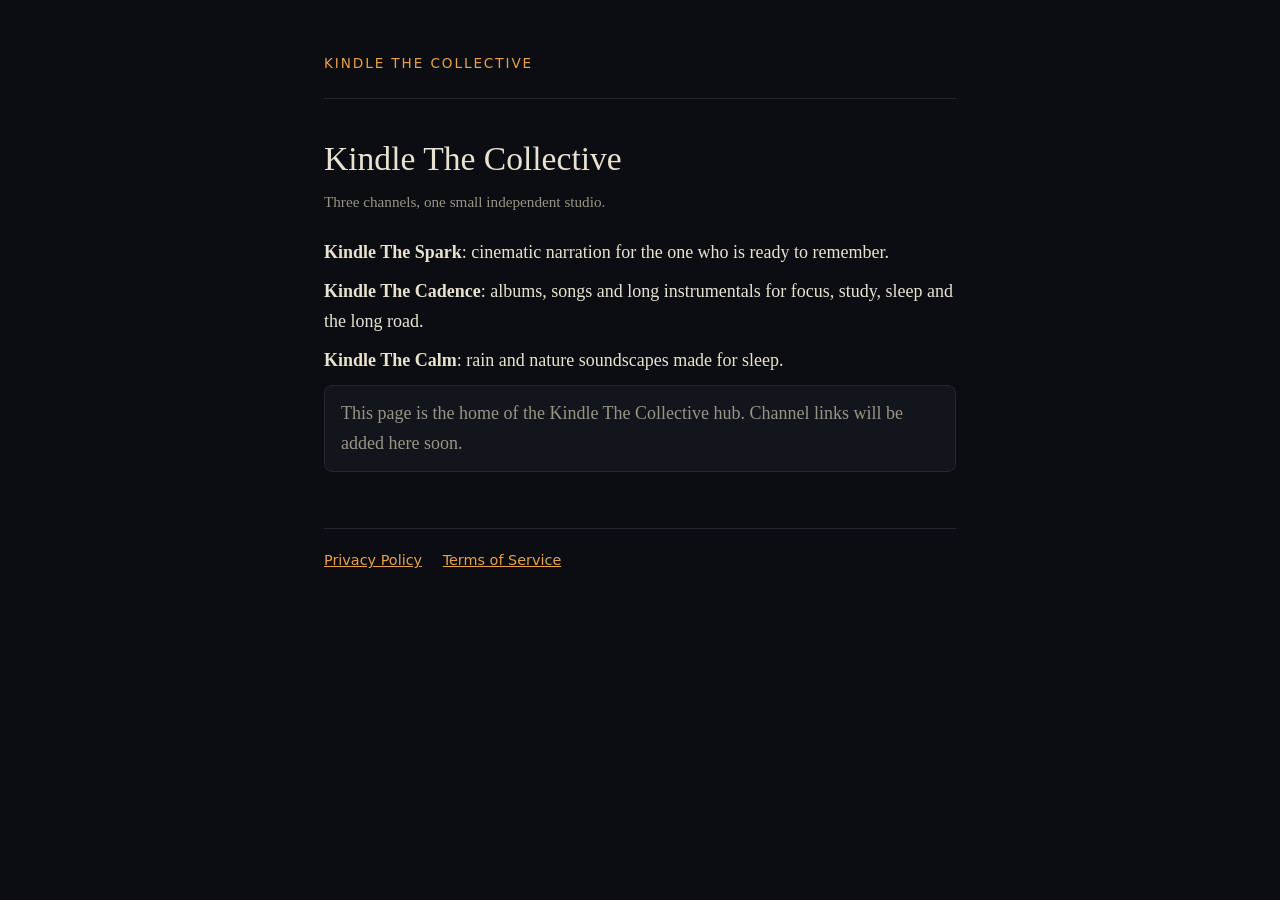
==== index.html @ 846ea1a0 "Kindle The Collective: home, privacy policy and terms Co-Authored-By: Claude Sonnet 5.5 <noreply@ant" ====
<!doctype html>
<html lang="en">
<head>
<meta charset="utf-8">
<meta name="viewport" content="width=device-width, initial-scale=1">
<title>Kindle The Collective</title>
<meta name="description" content="Kindle The Collective: three creative channels. Kindle The Spark (awakening narration), Kindle The Cadence (albums and instrumentals) and Kindle The Calm (rain and nature soundscapes for sleep).">
<link rel="stylesheet" href="style.css">
</head>
<body>
<div class="wrap">
  <header class="site"><a class="brand" href="/">Kindle The Collective</a></header>
  <main>
    <h1>Kindle The Collective</h1>
    <p class="meta">Three channels, one small independent studio.</p>
    <p><strong>Kindle The Spark</strong>: cinematic narration for the one who is ready to remember.</p>
    <p><strong>Kindle The Cadence</strong>: albums, songs and long instrumentals for focus, study, sleep and the long road.</p>
    <p><strong>Kindle The Calm</strong>: rain and nature soundscapes made for sleep.</p>
    <p class="note">This page is the home of the Kindle The Collective hub. Channel links will be added here soon.</p>
  </main>
  <footer>
    <a href="privacy.html">Privacy Policy</a>
    <a href="terms.html">Terms of Service</a>
  </footer>
</div>
</body>
</html>
---- style.css ----
:root {
  --bg: #0b0d12;
  --panel: #12151c;
  --text: #e9e2d0;
  --muted: #9a9482;
  --ember: #e8a14a;
  --line: #232734;
}
* { box-sizing: border-box; }
html { -webkit-text-size-adjust: 100%; }
body {
  margin: 0;
  background: var(--bg);
  color: var(--text);
  font: 18px/1.65 Georgia, "Times New Roman", serif;
}
.wrap { max-width: 42rem; margin: 0 auto; padding: 3rem 1.25rem 4rem; }
header.site { margin-bottom: 2.5rem; border-bottom: 1px solid var(--line); padding-bottom: 1.25rem; }
header.site a.brand {
  color: var(--ember);
  text-decoration: none;
  letter-spacing: .14em;
  text-transform: uppercase;
  font-size: .85rem;
  font-family: system-ui, -apple-system, "Segoe UI", sans-serif;
}
h1 { font-weight: 400; font-size: 2.1rem; line-height: 1.2; margin: 0 0 .4rem; }
h2 { font-weight: 400; font-size: 1.25rem; color: var(--ember); margin: 2.2rem 0 .5rem; }
p, li { margin: .6rem 0; }
ul { padding-left: 1.2rem; }
a { color: var(--ember); }
.meta { color: var(--muted); font-size: .95rem; margin-bottom: 1.5rem; }
footer { margin-top: 3.5rem; padding-top: 1.25rem; border-top: 1px solid var(--line); color: var(--muted); font-size: .9rem; font-family: system-ui, -apple-system, "Segoe UI", sans-serif; }
footer a { margin-right: 1rem; }
.note { background: var(--panel); border: 1px solid var(--line); border-radius: 8px; padding: .8rem 1rem; color: var(--muted); }
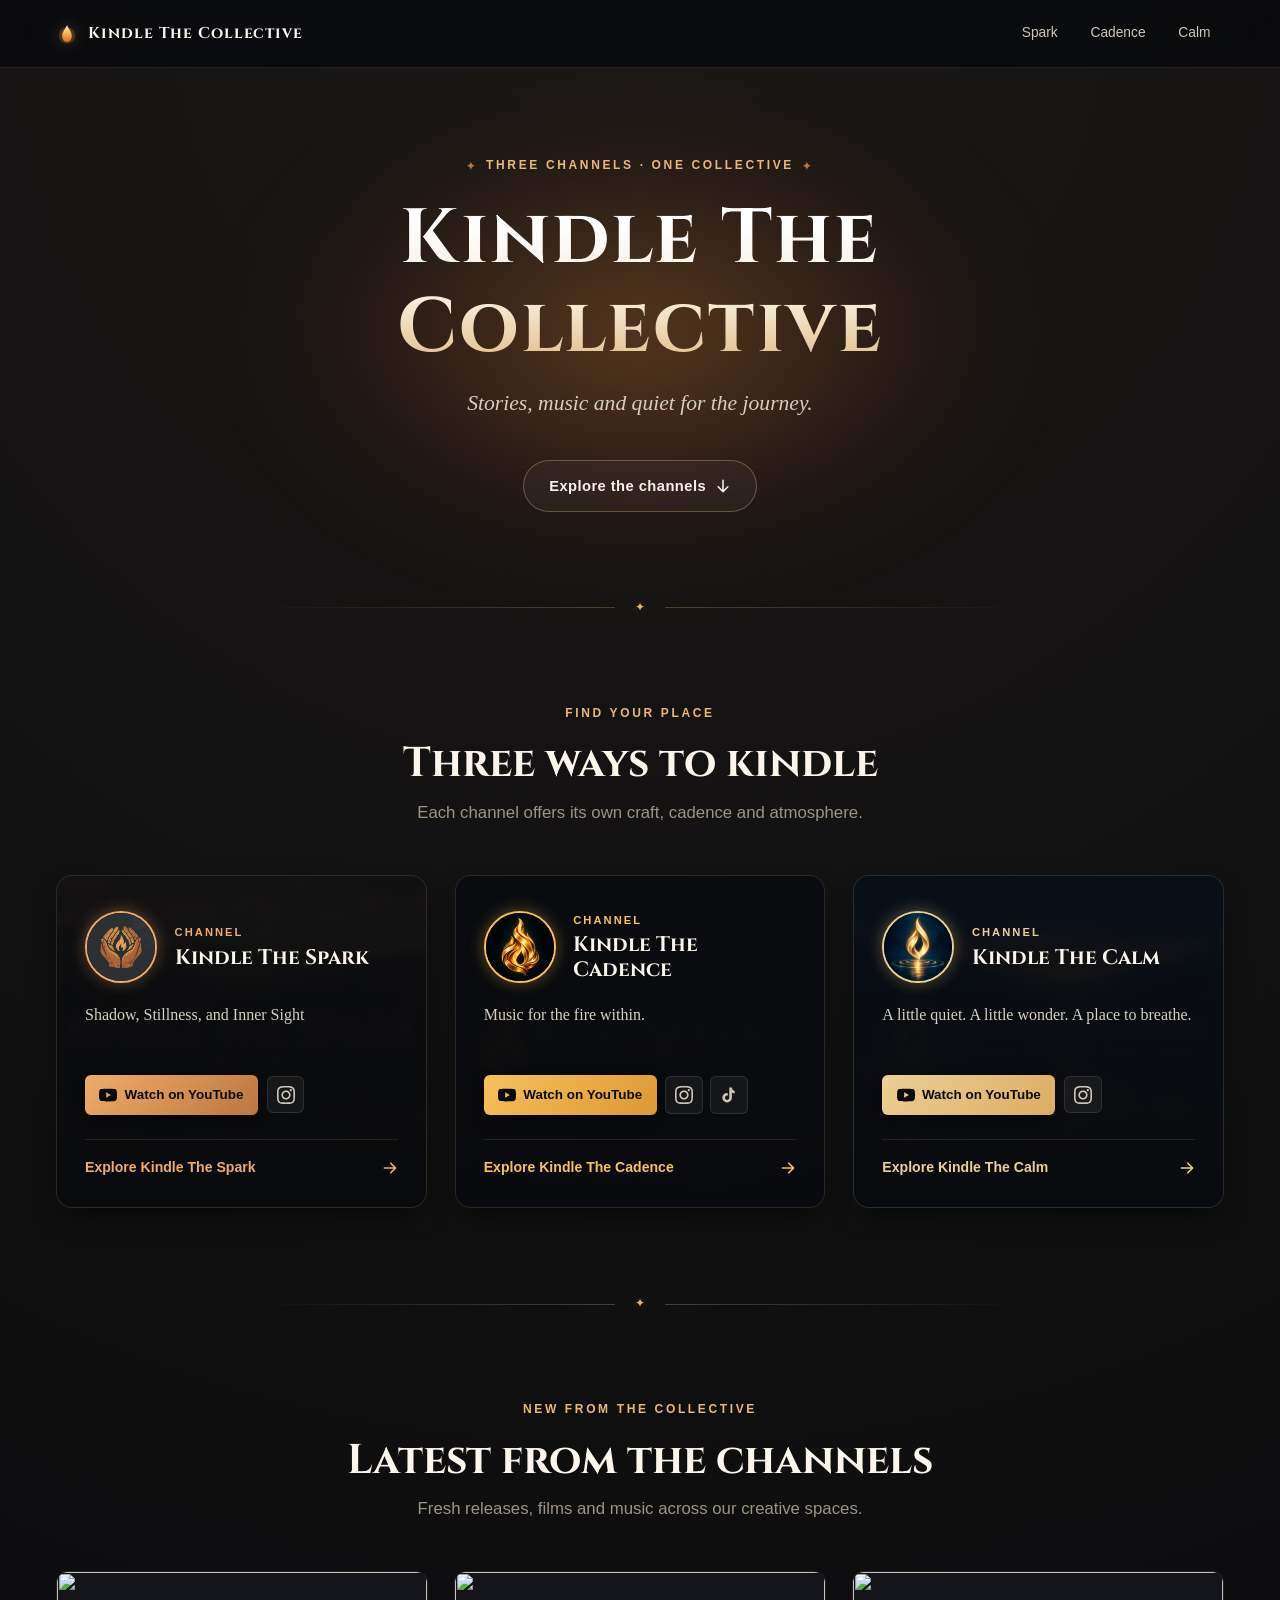
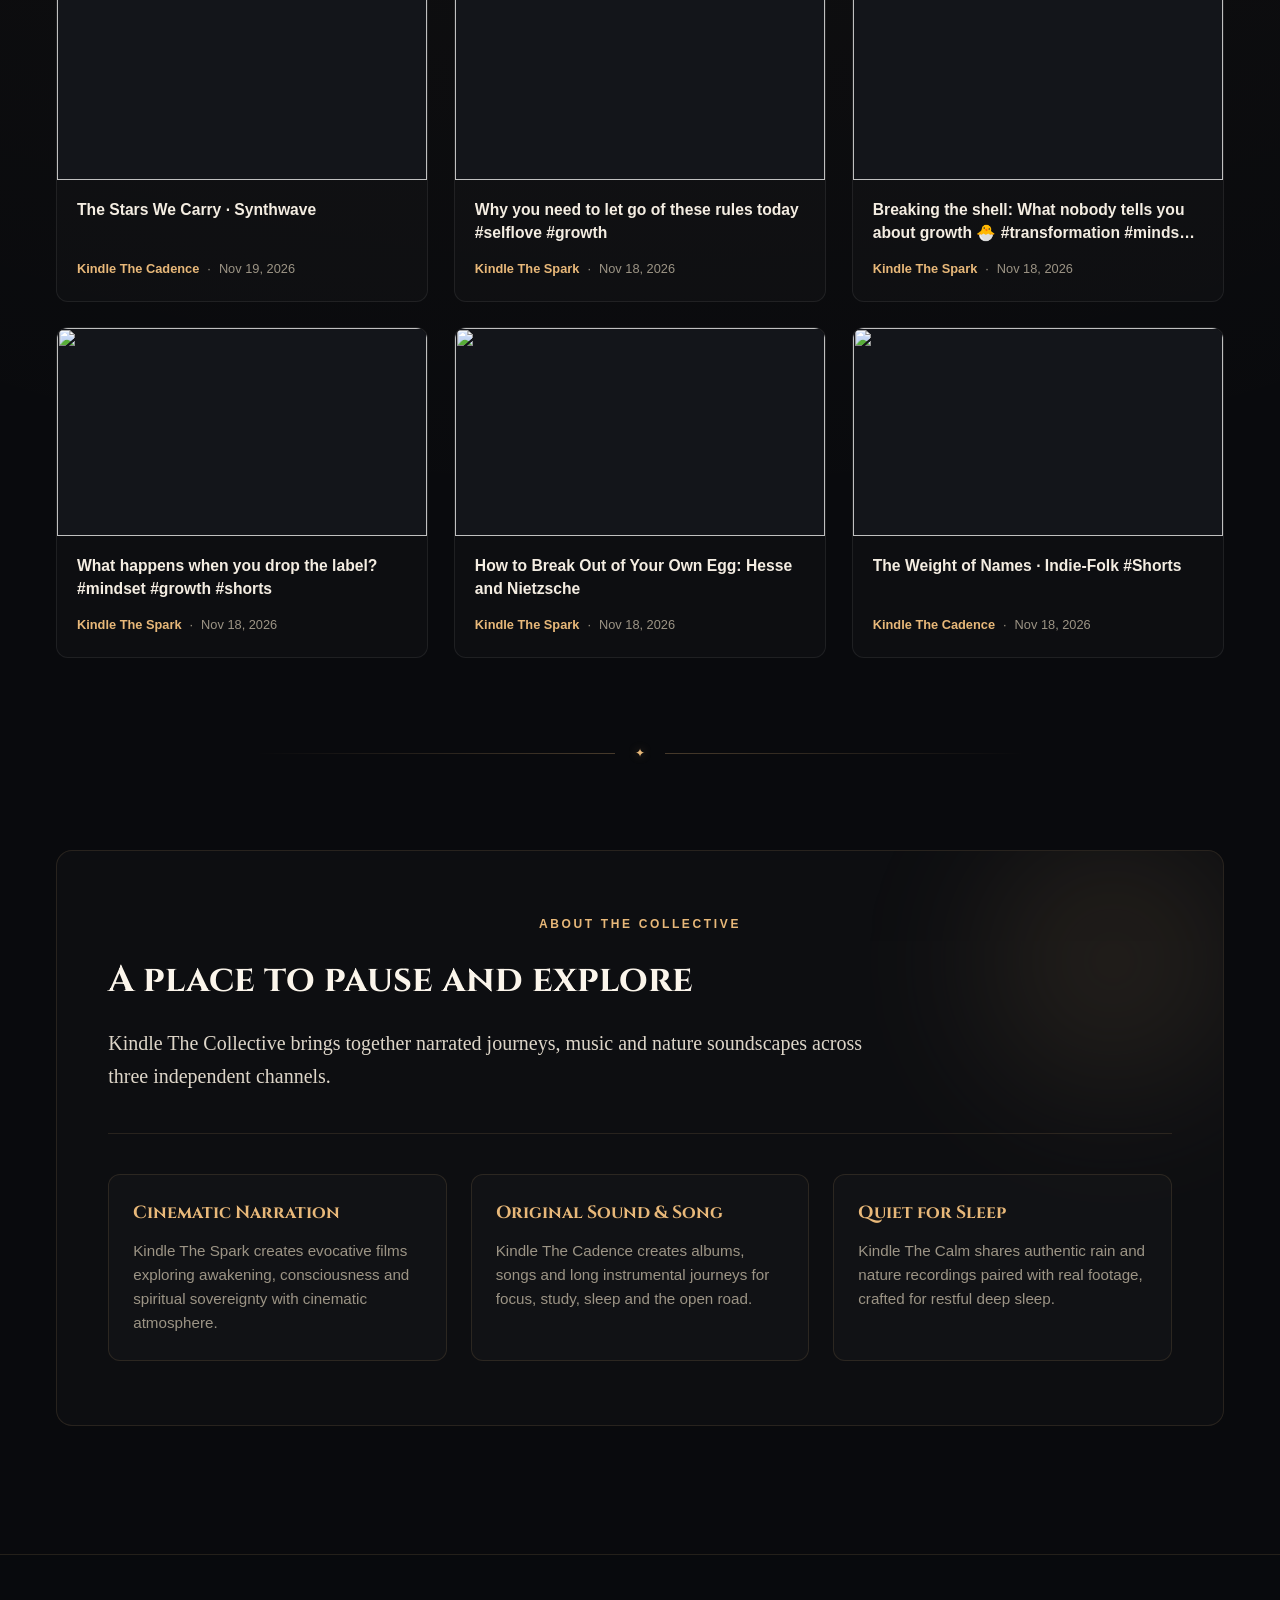
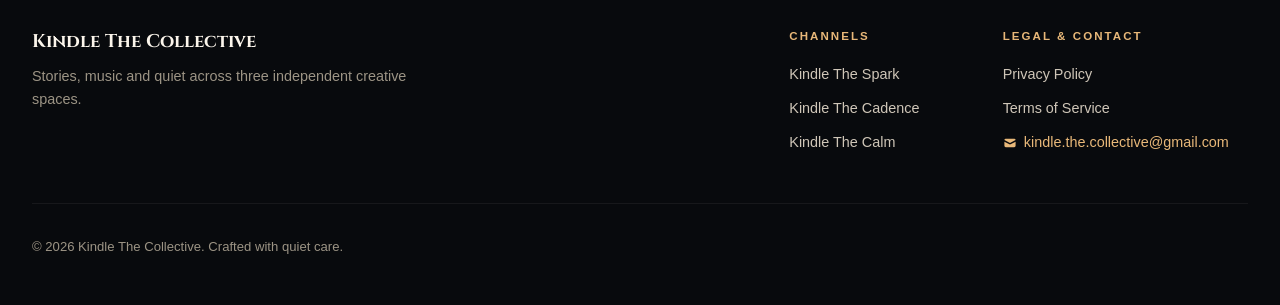
==== commit eba40ae0: "Hub: home, three channel pages, design pass, latest videos Co-Authored-By: Claude Sonnet 5.5 <norepl" ====
--- a/index.html
+++ b/index.html
@@ -4,24 +4,359 @@
 <meta charset="utf-8">
 <meta name="viewport" content="width=device-width, initial-scale=1">
 <title>Kindle The Collective</title>
-<meta name="description" content="Kindle The Collective: three creative channels. Kindle The Spark (awakening narration), Kindle The Cadence (albums and instrumentals) and Kindle The Calm (rain and nature soundscapes for sleep).">
+<meta name="description" content="Stories, music and quiet across three independent creative spaces: Kindle The Spark, Kindle The Cadence, and Kindle The Calm.">
+<link rel="canonical" href="https://kindlethecollective.me/">
+<link rel="icon" type="image/svg+xml" href="assets/favicon.svg">
+<meta name="theme-color" content="#090a0d">
+<meta property="og:title" content="Kindle The Collective">
+<meta property="og:description" content="Stories, music and quiet across three independent creative spaces: Kindle The Spark, Kindle The Cadence, and Kindle The Calm.">
+<meta property="og:type" content="website">
+<meta property="og:url" content="https://kindlethecollective.me/">
+<meta property="og:image" content="https://kindlethecollective.me/assets/spark/banner.jpg">
+<meta property="og:site_name" content="Kindle The Collective">
+<meta name="twitter:card" content="summary_large_image">
+<meta name="twitter:title" content="Kindle The Collective">
+<meta name="twitter:description" content="Stories, music and quiet across three independent creative spaces: Kindle The Spark, Kindle The Cadence, and Kindle The Calm.">
+<meta name="twitter:image" content="https://kindlethecollective.me/assets/spark/banner.jpg">
 <link rel="stylesheet" href="style.css">
 </head>
-<body>
-<div class="wrap">
-  <header class="site"><a class="brand" href="/">Kindle The Collective</a></header>
-  <main>
-    <h1>Kindle The Collective</h1>
-    <p class="meta">Three channels, one small independent studio.</p>
-    <p><strong>Kindle The Spark</strong>: cinematic narration for the one who is ready to remember.</p>
-    <p><strong>Kindle The Cadence</strong>: albums, songs and long instrumentals for focus, study, sleep and the long road.</p>
-    <p><strong>Kindle The Calm</strong>: rain and nature soundscapes made for sleep.</p>
-    <p class="note">This page is the home of the Kindle The Collective hub. Channel links will be added here soon.</p>
-  </main>
-  <footer>
-    <a href="privacy.html">Privacy Policy</a>
-    <a href="terms.html">Terms of Service</a>
-  </footer>
-</div>
+<body class="hub ">
+<a class="skip-link" href="#main">Skip to main content</a>
+<header class="site-header">
+  <div class="header-inner">
+    <a class="brand-link" href="index.html">
+      <svg class="brand-flame-icon" viewBox="0 0 32 32" width="22" height="22" fill="none" aria-hidden="true">
+        <circle cx="16" cy="18" r="12" fill="rgba(245,179,82,0.2)"/>
+        <path d="M16 3 C17.5 7.5, 23 12.5, 23 18.5 C23 23.5, 19.8 27.5, 16 27.5 C12.2 27.5, 9 23.5, 9 18.5 C9 12.5, 14.5 7.5, 16 3 Z" fill="url(#flame-hub)"/>
+        <defs>
+          <linearGradient id="flame-hub" x1="50%" y1="0%" x2="50%" y2="100%">
+            <stop offset="0%" stop-color="#fff2d1"/>
+            <stop offset="40%" stop-color="#f8bf60"/>
+            <stop offset="100%" stop-color="#dc6e22"/>
+          </linearGradient>
+        </defs>
+      </svg>
+      <span class="brand-name">Kindle The Collective</span>
+    </a>
+    <nav class="site-nav" aria-label="Channels">
+      <a class="nav-link " href="spark/index.html">Spark</a>
+      <a class="nav-link " href="cadence/index.html">Cadence</a>
+      <a class="nav-link " href="calm/index.html">Calm</a>
+    </nav>
+  </div>
+</header>
+<main id="main">
+
+    <section class="hero-home">
+      <div class="hero-glow" aria-hidden="true"></div>
+      <div class="hero-content">
+        <p class="eyebrow"><span class="eyebrow-spark" aria-hidden="true">✦</span> Three channels · One collective <span class="eyebrow-spark" aria-hidden="true">✦</span></p>
+        <h1>Kindle The Collective</h1>
+        <p class="hero-sub">Stories, music and quiet for the journey.</p>
+        <a class="hero-cta" href="#channels">
+          <span>Explore the channels</span>
+          <svg class="hero-arrow" viewBox="0 0 20 20" width="16" height="16" fill="currentColor" aria-hidden="true"><path fill-rule="evenodd" d="M16.707 10.293a1 1 0 010 1.414l-6 6a1 1 0 01-1.414 0l-6-6a1 1 0 111.414-1.414L9 14.586V3a1 1 0 012 0v11.586l4.293-4.293a1 1 0 011.414 0z" clip-rule="evenodd"/></svg>
+        </a>
+      </div>
+    </section>
+
+    <div class="section-divider" aria-hidden="true"><span class="divider-ember">✦</span></div>
+
+    <section class="section channels-section" id="channels">
+      <div class="section-header">
+        <p class="eyebrow">Find your place</p>
+        <h2>Three ways to kindle</h2>
+        <p class="section-desc">Each channel offers its own craft, cadence and atmosphere.</p>
+      </div>
+      <div class="channel-grid">
+        
+    <article class="channel-card spark">
+      <div class="card-media" aria-hidden="true">
+        <img class="card-banner-bg" src="assets/spark/banner.jpg" alt="" loading="lazy" width="1600" height="900">
+        <div class="card-shade"></div>
+      </div>
+      <div class="card-inner">
+        <div class="card-header">
+          <a class="avatar-medallion" href="spark/index.html" aria-label="Kindle The Spark channel page">
+            <img class="avatar-img" src="assets/spark/avatar.jpg" width="512" height="512" alt="Kindle The Spark avatar" loading="lazy">
+          </a>
+          <div class="card-titles">
+            <p class="card-kicker">Channel</p>
+            <h3 class="card-channel-name"><a href="spark/index.html">Kindle The Spark</a></h3>
+          </div>
+        </div>
+        <p class="card-tagline">Shadow, Stillness, and Inner Sight</p>
+        <div class="card-actions">
+          <div class="btn-group"><a class="btn-primary" href="https://www.youtube.com/@KindleTheSpark" target="_blank" rel="noopener noreferrer"><svg class="btn-icon" viewBox="0 0 24 24" width="18" height="18" fill="currentColor" aria-hidden="true" focusable="false"><path d="M23.498 6.186a3.016 3.016 0 0 0-2.122-2.136C19.505 3.5 12 3.5 12 3.5s-7.505 0-9.377.55a3.016 3.016 0 0 0-2.122 2.136C0 8.07 0 12 0 12s0 3.93.502 5.814a3.016 3.016 0 0 0 2.122 2.136c1.871.55 9.376.55 9.376.55s7.505 0 9.377-.55a3.015 3.015 0 0 0 2.122-2.136C24 15.93 24 12 24 12s0-3.93-.502-5.814zM9.545 15.568V8.432L15.818 12l-6.273 3.568z"/></svg><span>Watch on YouTube</span></a><div class="social-cluster"><a class="btn-social" href="https://www.instagram.com/kindlethesparkk/" target="_blank" rel="noopener noreferrer" aria-label="Instagram" title="Instagram"><svg class="btn-icon" viewBox="0 0 24 24" width="18" height="18" fill="currentColor" aria-hidden="true" focusable="false"><path d="M12 2.163c3.204 0 3.584.012 4.85.07 3.252.148 4.771 1.691 4.919 4.919.058 1.265.069 1.645.069 4.849 0 3.205-.012 3.584-.069 4.849-.149 3.225-1.664 4.771-4.919 4.919-1.266.058-1.644.07-4.85.07-3.204 0-3.584-.012-4.849-.07-3.26-.149-4.771-1.699-4.919-4.92-.058-1.265-.07-1.644-.07-4.849 0-3.204.013-3.583.07-4.849.149-3.227 1.664-4.771 4.919-4.919 1.266-.057 1.645-.069 4.849-.069zm0-2.163c-3.259 0-3.667.014-4.947.072-4.358.2-6.78 2.618-6.98 6.98-.059 1.281-.073 1.689-.073 4.948 0 3.259.014 3.668.072 4.948.2 4.358 2.618 6.78 6.98 6.98 1.281.058 1.689.072 4.948.072 3.259 0 3.668-.014 4.948-.072 4.354-.2 6.782-2.618 6.979-6.98.059-1.28.073-1.689.073-4.948 0-3.259-.014-3.667-.072-4.947-.196-4.354-2.617-6.78-6.979-6.98-1.281-.059-1.69-.073-4.949-.073zm0 5.838c-3.403 0-6.162 2.759-6.162 6.162s2.759 6.163 6.162 6.163 6.162-2.759 6.162-6.163c0-3.403-2.759-6.162-6.162-6.162zm0 10.162c-2.209 0-4-1.79-4-4 0-2.209 1.791-4 4-4s4 1.791 4 4c0 2.21-1.791 4-4 4zm6.406-11.845c-.796 0-1.441.645-1.441 1.44s.645 1.44 1.441 1.44c.795 0 1.439-.645 1.439-1.44s-.644-1.44-1.439-1.44z"/></svg><span class="sr-only">Instagram</span></a></div></div>
+        </div>
+        <div class="card-footer">
+          <a class="explore-link" href="spark/index.html">
+            <span>Explore Kindle The Spark</span>
+            <svg class="explore-arrow" viewBox="0 0 20 20" width="16" height="16" fill="currentColor" aria-hidden="true"><path fill-rule="evenodd" d="M10.293 3.293a1 1 0 011.414 0l6 6a1 1 0 010 1.414l-6 6a1 1 0 01-1.414-1.414L14.586 11H3a1 1 0 110-2h11.586l-4.293-4.293a1 1 0 010-1.414z" clip-rule="evenodd"/></svg>
+          </a>
+        </div>
+      </div>
+    </article>
+  
+
+    <article class="channel-card cadence">
+      <div class="card-media" aria-hidden="true">
+        <img class="card-banner-bg" src="assets/cadence/banner.jpg" alt="" loading="lazy" width="1600" height="900">
+        <div class="card-shade"></div>
+      </div>
+      <div class="card-inner">
+        <div class="card-header">
+          <a class="avatar-medallion" href="cadence/index.html" aria-label="Kindle The Cadence channel page">
+            <img class="avatar-img" src="assets/cadence/avatar.jpg" width="512" height="512" alt="Kindle The Cadence avatar" loading="lazy">
+          </a>
+          <div class="card-titles">
+            <p class="card-kicker">Channel</p>
+            <h3 class="card-channel-name"><a href="cadence/index.html">Kindle The Cadence</a></h3>
+          </div>
+        </div>
+        <p class="card-tagline">Music for the fire within.</p>
+        <div class="card-actions">
+          <div class="btn-group"><a class="btn-primary" href="https://www.youtube.com/@KindleTheCadence" target="_blank" rel="noopener noreferrer"><svg class="btn-icon" viewBox="0 0 24 24" width="18" height="18" fill="currentColor" aria-hidden="true" focusable="false"><path d="M23.498 6.186a3.016 3.016 0 0 0-2.122-2.136C19.505 3.5 12 3.5 12 3.5s-7.505 0-9.377.55a3.016 3.016 0 0 0-2.122 2.136C0 8.07 0 12 0 12s0 3.93.502 5.814a3.016 3.016 0 0 0 2.122 2.136c1.871.55 9.376.55 9.376.55s7.505 0 9.377-.55a3.015 3.015 0 0 0 2.122-2.136C24 15.93 24 12 24 12s0-3.93-.502-5.814zM9.545 15.568V8.432L15.818 12l-6.273 3.568z"/></svg><span>Watch on YouTube</span></a><div class="social-cluster"><a class="btn-social" href="https://www.instagram.com/kindlethecadence/" target="_blank" rel="noopener noreferrer" aria-label="Instagram" title="Instagram"><svg class="btn-icon" viewBox="0 0 24 24" width="18" height="18" fill="currentColor" aria-hidden="true" focusable="false"><path d="M12 2.163c3.204 0 3.584.012 4.85.07 3.252.148 4.771 1.691 4.919 4.919.058 1.265.069 1.645.069 4.849 0 3.205-.012 3.584-.069 4.849-.149 3.225-1.664 4.771-4.919 4.919-1.266.058-1.644.07-4.85.07-3.204 0-3.584-.012-4.849-.07-3.26-.149-4.771-1.699-4.919-4.92-.058-1.265-.07-1.644-.07-4.849 0-3.204.013-3.583.07-4.849.149-3.227 1.664-4.771 4.919-4.919 1.266-.057 1.645-.069 4.849-.069zm0-2.163c-3.259 0-3.667.014-4.947.072-4.358.2-6.78 2.618-6.98 6.98-.059 1.281-.073 1.689-.073 4.948 0 3.259.014 3.668.072 4.948.2 4.358 2.618 6.78 6.98 6.98 1.281.058 1.689.072 4.948.072 3.259 0 3.668-.014 4.948-.072 4.354-.2 6.782-2.618 6.979-6.98.059-1.28.073-1.689.073-4.948 0-3.259-.014-3.667-.072-4.947-.196-4.354-2.617-6.78-6.979-6.98-1.281-.059-1.69-.073-4.949-.073zm0 5.838c-3.403 0-6.162 2.759-6.162 6.162s2.759 6.163 6.162 6.163 6.162-2.759 6.162-6.163c0-3.403-2.759-6.162-6.162-6.162zm0 10.162c-2.209 0-4-1.79-4-4 0-2.209 1.791-4 4-4s4 1.791 4 4c0 2.21-1.791 4-4 4zm6.406-11.845c-.796 0-1.441.645-1.441 1.44s.645 1.44 1.441 1.44c.795 0 1.439-.645 1.439-1.44s-.644-1.44-1.439-1.44z"/></svg><span class="sr-only">Instagram</span></a>
+<a class="btn-social" href="https://www.tiktok.com/@kindle.the.cadenc" target="_blank" rel="noopener noreferrer" aria-label="TikTok" title="TikTok"><svg class="btn-icon" viewBox="0 0 24 24" width="18" height="18" fill="currentColor" aria-hidden="true" focusable="false"><path d="M19.59 6.69a4.83 4.83 0 0 1-3.77-4.25V2h-3.45v13.67a2.89 2.89 0 0 1-5.2 1.74 2.89 2.89 0 0 1 2.31-4.64c.29 0 .58.04.86.12V9.32a6.34 6.34 0 0 0-.86-.06 6.34 6.34 0 0 0-6.34 6.34 6.34 6.34 0 0 0 6.34 6.34 6.34 6.34 0 0 0 6.34-6.34V9.08a8.28 8.28 0 0 0 3.77 1.06V6.69z"/></svg><span class="sr-only">TikTok</span></a></div></div>
+        </div>
+        <div class="card-footer">
+          <a class="explore-link" href="cadence/index.html">
+            <span>Explore Kindle The Cadence</span>
+            <svg class="explore-arrow" viewBox="0 0 20 20" width="16" height="16" fill="currentColor" aria-hidden="true"><path fill-rule="evenodd" d="M10.293 3.293a1 1 0 011.414 0l6 6a1 1 0 010 1.414l-6 6a1 1 0 01-1.414-1.414L14.586 11H3a1 1 0 110-2h11.586l-4.293-4.293a1 1 0 010-1.414z" clip-rule="evenodd"/></svg>
+          </a>
+        </div>
+      </div>
+    </article>
+  
+
+    <article class="channel-card calm">
+      <div class="card-media" aria-hidden="true">
+        <img class="card-banner-bg" src="assets/calm/banner.jpg" alt="" loading="lazy" width="1600" height="900">
+        <div class="card-shade"></div>
+      </div>
+      <div class="card-inner">
+        <div class="card-header">
+          <a class="avatar-medallion" href="calm/index.html" aria-label="Kindle The Calm channel page">
+            <img class="avatar-img" src="assets/calm/avatar.jpg" width="512" height="512" alt="Kindle The Calm avatar" loading="lazy">
+          </a>
+          <div class="card-titles">
+            <p class="card-kicker">Channel</p>
+            <h3 class="card-channel-name"><a href="calm/index.html">Kindle The Calm</a></h3>
+          </div>
+        </div>
+        <p class="card-tagline">A little quiet. A little wonder. A place to breathe.</p>
+        <div class="card-actions">
+          <div class="btn-group"><a class="btn-primary" href="https://www.youtube.com/@KindleTheKalm" target="_blank" rel="noopener noreferrer"><svg class="btn-icon" viewBox="0 0 24 24" width="18" height="18" fill="currentColor" aria-hidden="true" focusable="false"><path d="M23.498 6.186a3.016 3.016 0 0 0-2.122-2.136C19.505 3.5 12 3.5 12 3.5s-7.505 0-9.377.55a3.016 3.016 0 0 0-2.122 2.136C0 8.07 0 12 0 12s0 3.93.502 5.814a3.016 3.016 0 0 0 2.122 2.136c1.871.55 9.376.55 9.376.55s7.505 0 9.377-.55a3.015 3.015 0 0 0 2.122-2.136C24 15.93 24 12 24 12s0-3.93-.502-5.814zM9.545 15.568V8.432L15.818 12l-6.273 3.568z"/></svg><span>Watch on YouTube</span></a><div class="social-cluster"><a class="btn-social" href="https://www.instagram.com/kindlethecalm/" target="_blank" rel="noopener noreferrer" aria-label="Instagram" title="Instagram"><svg class="btn-icon" viewBox="0 0 24 24" width="18" height="18" fill="currentColor" aria-hidden="true" focusable="false"><path d="M12 2.163c3.204 0 3.584.012 4.85.07 3.252.148 4.771 1.691 4.919 4.919.058 1.265.069 1.645.069 4.849 0 3.205-.012 3.584-.069 4.849-.149 3.225-1.664 4.771-4.919 4.919-1.266.058-1.644.07-4.85.07-3.204 0-3.584-.012-4.849-.07-3.26-.149-4.771-1.699-4.919-4.92-.058-1.265-.07-1.644-.07-4.849 0-3.204.013-3.583.07-4.849.149-3.227 1.664-4.771 4.919-4.919 1.266-.057 1.645-.069 4.849-.069zm0-2.163c-3.259 0-3.667.014-4.947.072-4.358.2-6.78 2.618-6.98 6.98-.059 1.281-.073 1.689-.073 4.948 0 3.259.014 3.668.072 4.948.2 4.358 2.618 6.78 6.98 6.98 1.281.058 1.689.072 4.948.072 3.259 0 3.668-.014 4.948-.072 4.354-.2 6.782-2.618 6.979-6.98.059-1.28.073-1.689.073-4.948 0-3.259-.014-3.667-.072-4.947-.196-4.354-2.617-6.78-6.979-6.98-1.281-.059-1.69-.073-4.949-.073zm0 5.838c-3.403 0-6.162 2.759-6.162 6.162s2.759 6.163 6.162 6.163 6.162-2.759 6.162-6.163c0-3.403-2.759-6.162-6.162-6.162zm0 10.162c-2.209 0-4-1.79-4-4 0-2.209 1.791-4 4-4s4 1.791 4 4c0 2.21-1.791 4-4 4zm6.406-11.845c-.796 0-1.441.645-1.441 1.44s.645 1.44 1.441 1.44c.795 0 1.439-.645 1.439-1.44s-.644-1.44-1.439-1.44z"/></svg><span class="sr-only">Instagram</span></a></div></div>
+        </div>
+        <div class="card-footer">
+          <a class="explore-link" href="calm/index.html">
+            <span>Explore Kindle The Calm</span>
+            <svg class="explore-arrow" viewBox="0 0 20 20" width="16" height="16" fill="currentColor" aria-hidden="true"><path fill-rule="evenodd" d="M10.293 3.293a1 1 0 011.414 0l6 6a1 1 0 010 1.414l-6 6a1 1 0 01-1.414-1.414L14.586 11H3a1 1 0 110-2h11.586l-4.293-4.293a1 1 0 010-1.414z" clip-rule="evenodd"/></svg>
+          </a>
+        </div>
+      </div>
+    </article>
+  
+      </div>
+    </section>
+
+    <div class="section-divider" aria-hidden="true"><span class="divider-ember">✦</span></div>
+
+    <section class="section latest-section">
+      <div class="section-header">
+        <p class="eyebrow">New from the collective</p>
+        <h2>Latest from the channels</h2>
+        <p class="section-desc">Fresh releases, films and music across our creative spaces.</p>
+      </div>
+      
+    <div class="video-grid">
+      
+        <article class="video-card">
+          <a class="video-link" href="https://www.youtube.com/watch?v=D5n5x06TnwE" target="_blank" rel="noopener noreferrer" aria-label="The Stars We Carry · Synthwave">
+            <div class="video-thumb-container">
+              <img class="video-thumb" src="https://i.ytimg.com/vi/D5n5x06TnwE/hqdefault.jpg" alt="" loading="lazy" width="480" height="360">
+              <div class="video-thumb-overlay" aria-hidden="true">
+                <span class="video-play-badge">
+                  <svg viewBox="0 0 24 24" width="20" height="20" fill="currentColor" aria-hidden="true"><path d="M8 5v14l11-7z"/></svg>
+                </span>
+              </div>
+            </div>
+            <div class="video-details">
+              <h3 class="video-title">The Stars We Carry · Synthwave</h3>
+              <div class="video-meta">
+                <span class="video-channel-tag">Kindle The Cadence</span><span class="meta-dot" aria-hidden="true">·</span>
+                <time datetime="2026-11-19T02:00:14+00:00">Nov 19, 2026</time>
+              </div>
+            </div>
+          </a>
+        </article>
+      
+
+        <article class="video-card">
+          <a class="video-link" href="https://www.youtube.com/watch?v=3oK8jVNZo94" target="_blank" rel="noopener noreferrer" aria-label="Why you need to let go of these rules today #selflove #growth">
+            <div class="video-thumb-container">
+              <img class="video-thumb" src="https://i.ytimg.com/vi/3oK8jVNZo94/hqdefault.jpg" alt="" loading="lazy" width="480" height="360">
+              <div class="video-thumb-overlay" aria-hidden="true">
+                <span class="video-play-badge">
+                  <svg viewBox="0 0 24 24" width="20" height="20" fill="currentColor" aria-hidden="true"><path d="M8 5v14l11-7z"/></svg>
+                </span>
+              </div>
+            </div>
+            <div class="video-details">
+              <h3 class="video-title">Why you need to let go of these rules today #selflove #growth</h3>
+              <div class="video-meta">
+                <span class="video-channel-tag">Kindle The Spark</span><span class="meta-dot" aria-hidden="true">·</span>
+                <time datetime="2026-11-18T10:00:27+00:00">Nov 18, 2026</time>
+              </div>
+            </div>
+          </a>
+        </article>
+      
+
+        <article class="video-card">
+          <a class="video-link" href="https://www.youtube.com/watch?v=LwaDq96hTXw" target="_blank" rel="noopener noreferrer" aria-label="Breaking the shell: What nobody tells you about growth 🐣 #transformation #mindset #shorts">
+            <div class="video-thumb-container">
+              <img class="video-thumb" src="https://i.ytimg.com/vi/LwaDq96hTXw/hqdefault.jpg" alt="" loading="lazy" width="480" height="360">
+              <div class="video-thumb-overlay" aria-hidden="true">
+                <span class="video-play-badge">
+                  <svg viewBox="0 0 24 24" width="20" height="20" fill="currentColor" aria-hidden="true"><path d="M8 5v14l11-7z"/></svg>
+                </span>
+              </div>
+            </div>
+            <div class="video-details">
+              <h3 class="video-title">Breaking the shell: What nobody tells you about growth 🐣 #transformation #mindset #shorts</h3>
+              <div class="video-meta">
+                <span class="video-channel-tag">Kindle The Spark</span><span class="meta-dot" aria-hidden="true">·</span>
+                <time datetime="2026-11-18T10:00:10+00:00">Nov 18, 2026</time>
+              </div>
+            </div>
+          </a>
+        </article>
+      
+
+        <article class="video-card">
+          <a class="video-link" href="https://www.youtube.com/watch?v=uIOp8-uVLTc" target="_blank" rel="noopener noreferrer" aria-label="What happens when you drop the label? #mindset #growth #shorts">
+            <div class="video-thumb-container">
+              <img class="video-thumb" src="https://i.ytimg.com/vi/uIOp8-uVLTc/hqdefault.jpg" alt="" loading="lazy" width="480" height="360">
+              <div class="video-thumb-overlay" aria-hidden="true">
+                <span class="video-play-badge">
+                  <svg viewBox="0 0 24 24" width="20" height="20" fill="currentColor" aria-hidden="true"><path d="M8 5v14l11-7z"/></svg>
+                </span>
+              </div>
+            </div>
+            <div class="video-details">
+              <h3 class="video-title">What happens when you drop the label? #mindset #growth #shorts</h3>
+              <div class="video-meta">
+                <span class="video-channel-tag">Kindle The Spark</span><span class="meta-dot" aria-hidden="true">·</span>
+                <time datetime="2026-11-18T10:00:05+00:00">Nov 18, 2026</time>
+              </div>
+            </div>
+          </a>
+        </article>
+      
+
+        <article class="video-card">
+          <a class="video-link" href="https://www.youtube.com/watch?v=b7PbNz92I-k" target="_blank" rel="noopener noreferrer" aria-label="How to Break Out of Your Own Egg: Hesse and Nietzsche">
+            <div class="video-thumb-container">
+              <img class="video-thumb" src="https://i.ytimg.com/vi/b7PbNz92I-k/hqdefault.jpg" alt="" loading="lazy" width="480" height="360">
+              <div class="video-thumb-overlay" aria-hidden="true">
+                <span class="video-play-badge">
+                  <svg viewBox="0 0 24 24" width="20" height="20" fill="currentColor" aria-hidden="true"><path d="M8 5v14l11-7z"/></svg>
+                </span>
+              </div>
+            </div>
+            <div class="video-details">
+              <h3 class="video-title">How to Break Out of Your Own Egg: Hesse and Nietzsche</h3>
+              <div class="video-meta">
+                <span class="video-channel-tag">Kindle The Spark</span><span class="meta-dot" aria-hidden="true">·</span>
+                <time datetime="2026-11-18T09:41:50+00:00">Nov 18, 2026</time>
+              </div>
+            </div>
+          </a>
+        </article>
+      
+
+        <article class="video-card">
+          <a class="video-link" href="https://www.youtube.com/watch?v=1hdMqFAphvU" target="_blank" rel="noopener noreferrer" aria-label="The Weight of Names · Indie-Folk #Shorts">
+            <div class="video-thumb-container">
+              <img class="video-thumb" src="https://i.ytimg.com/vi/1hdMqFAphvU/hqdefault.jpg" alt="" loading="lazy" width="480" height="360">
+              <div class="video-thumb-overlay" aria-hidden="true">
+                <span class="video-play-badge">
+                  <svg viewBox="0 0 24 24" width="20" height="20" fill="currentColor" aria-hidden="true"><path d="M8 5v14l11-7z"/></svg>
+                </span>
+              </div>
+            </div>
+            <div class="video-details">
+              <h3 class="video-title">The Weight of Names · Indie-Folk #Shorts</h3>
+              <div class="video-meta">
+                <span class="video-channel-tag">Kindle The Cadence</span><span class="meta-dot" aria-hidden="true">·</span>
+                <time datetime="2026-11-18T04:00:19+00:00">Nov 18, 2026</time>
+              </div>
+            </div>
+          </a>
+        </article>
+      
+    </div>
+  
+    </section>
+
+    <div class="section-divider" aria-hidden="true"><span class="divider-ember">✦</span></div>
+
+    <section class="section about-section">
+      <div class="about-card">
+        <div class="about-glow" aria-hidden="true"></div>
+        <div class="about-content">
+          <p class="eyebrow">About the Collective</p>
+          <h2>A place to pause and explore</h2>
+          <p class="about-lead">Kindle The Collective brings together narrated journeys, music and nature soundscapes across three independent channels.</p>
+          <div class="about-grid">
+            <div class="about-pillar">
+              <h3 class="pillar-title">Cinematic Narration</h3>
+              <p>Kindle The Spark creates evocative films exploring awakening, consciousness and spiritual sovereignty with cinematic atmosphere.</p>
+            </div>
+            <div class="about-pillar">
+              <h3 class="pillar-title">Original Sound &amp; Song</h3>
+              <p>Kindle The Cadence creates albums, songs and long instrumental journeys for focus, study, sleep and the open road.</p>
+            </div>
+            <div class="about-pillar">
+              <h3 class="pillar-title">Quiet for Sleep</h3>
+              <p>Kindle The Calm shares authentic rain and nature recordings paired with real footage, crafted for restful deep sleep.</p>
+            </div>
+          </div>
+        </div>
+      </div>
+    </section>
+  
+</main>
+<footer class="site-footer">
+  <div class="footer-inner">
+    <div class="footer-top">
+      <div class="footer-brand">
+        <span class="footer-title">Kindle The Collective</span>
+        <p class="footer-summary">Stories, music and quiet across three independent creative spaces.</p>
+      </div>
+      <div class="footer-nav">
+        <div class="footer-col">
+          <span class="footer-heading">Channels</span>
+          <a href="spark/index.html">Kindle The Spark</a>
+          <a href="cadence/index.html">Kindle The Cadence</a>
+          <a href="calm/index.html">Kindle The Calm</a>
+        </div>
+        <div class="footer-col">
+          <span class="footer-heading">Legal &amp; Contact</span>
+          <a href="privacy.html">Privacy Policy</a>
+          <a href="terms.html">Terms of Service</a>
+          <a href="mailto:kindle.the.collective@gmail.com" class="footer-contact-link">
+            <svg viewBox="0 0 20 20" width="14" height="14" fill="currentColor" aria-hidden="true"><path d="M2.003 5.884L10 9.882l7.997-3.998A2 2 0 0016 4H4a2 2 0 00-1.997 1.884z"/><path d="M18 8.118l-8 4-8-4V14a2 2 0 002 2h12a2 2 0 002-2V8.118z"/></svg>
+            <span>kindle.the.collective@gmail.com</span>
+          </a>
+        </div>
+      </div>
+    </div>
+    <div class="footer-bottom">
+      <p class="footer-copyright">© 2026 Kindle The Collective. Crafted with quiet care.</p>
+    </div>
+  </div>
+</footer>
 </body>
 </html>
--- a/style.css
+++ b/style.css
@@ -1,35 +1,1328 @@
 :root {
-  --bg: #0b0d12;
+  --font-cinzel: "Cinzel", "Times New Roman", Georgia, serif;
+  --font-sans: -apple-system, BlinkMacSystemFont, "Segoe UI", Roboto, "Helvetica Neue", Arial, sans-serif;
+  --font-serif: "Charter", "Bitstream Charter", "Sitka Text", Cambria, Georgia, serif;
+
+  --bg: #090a0d;
+  --bg-rgb: 9, 10, 13;
+  --card-bg: #111319;
+  --card-bg-rgb: 17, 19, 25;
+  --accent: #e8b879;
+  --accent-rgb: 232, 184, 121;
+  --accent-hover: #f7d29c;
+  --brand: #bc763f;
+  --brand-rgb: 188, 118, 63;
+  --text: #f4eee3;
+  --text-dim: #cfc6b8;
+  --muted: #9c9485;
+  --line: rgba(232, 184, 121, 0.12);
+  --line-bright: rgba(232, 184, 121, 0.28);
+  --gold-glow: rgba(232, 184, 121, 0.35);
+
   --panel: #12151c;
-  --text: #e9e2d0;
-  --muted: #9a9482;
   --ember: #e8a14a;
-  --line: #232734;
-}
+}
+
 * { box-sizing: border-box; }
-html { -webkit-text-size-adjust: 100%; }
+html { -webkit-text-size-adjust: 100%; scroll-behavior: smooth; }
+
+::selection {
+  background: rgba(232, 184, 121, 0.35);
+  color: #ffffff;
+}
+
+@font-face {
+  font-family: Cinzel;
+  src: url('assets/fonts/Cinzel.ttf') format('truetype');
+  font-style: normal;
+  font-weight: 400 900;
+  font-display: swap;
+}
+
+/* ==========================================================================
+   Legal pages layout (privacy.html, terms.html)
+   ========================================================================== */
 body {
   margin: 0;
   background: var(--bg);
   color: var(--text);
-  font: 18px/1.65 Georgia, "Times New Roman", serif;
-}
-.wrap { max-width: 42rem; margin: 0 auto; padding: 3rem 1.25rem 4rem; }
-header.site { margin-bottom: 2.5rem; border-bottom: 1px solid var(--line); padding-bottom: 1.25rem; }
+  font: 18px/1.7 var(--font-serif);
+}
+
+.wrap {
+  max-width: 44rem;
+  margin: 0 auto;
+  padding: 3.5rem 1.5rem 5rem;
+}
+
+header.site {
+  margin-bottom: 2.5rem;
+  border-bottom: 1px solid var(--line);
+  padding-bottom: 1.25rem;
+}
+
 header.site a.brand {
-  color: var(--ember);
+  color: var(--accent);
   text-decoration: none;
-  letter-spacing: .14em;
+  letter-spacing: .12em;
   text-transform: uppercase;
-  font-size: .85rem;
-  font-family: system-ui, -apple-system, "Segoe UI", sans-serif;
-}
-h1 { font-weight: 400; font-size: 2.1rem; line-height: 1.2; margin: 0 0 .4rem; }
-h2 { font-weight: 400; font-size: 1.25rem; color: var(--ember); margin: 2.2rem 0 .5rem; }
+  font-size: .9rem;
+  font-weight: 700;
+  font-family: var(--font-cinzel);
+  transition: color 0.2s ease;
+}
+
+header.site a.brand:hover {
+  color: #ffffff;
+}
+
+h1 { font-family: var(--font-cinzel); font-weight: 400; font-size: 2.2rem; line-height: 1.2; margin: 0 0 .5rem; color: #ffffff; }
+h2 { font-family: var(--font-cinzel); font-weight: 400; font-size: 1.35rem; color: var(--accent); margin: 2.4rem 0 .6rem; }
 p, li { margin: .6rem 0; }
 ul { padding-left: 1.2rem; }
-a { color: var(--ember); }
-.meta { color: var(--muted); font-size: .95rem; margin-bottom: 1.5rem; }
-footer { margin-top: 3.5rem; padding-top: 1.25rem; border-top: 1px solid var(--line); color: var(--muted); font-size: .9rem; font-family: system-ui, -apple-system, "Segoe UI", sans-serif; }
-footer a { margin-right: 1rem; }
-.note { background: var(--panel); border: 1px solid var(--line); border-radius: 8px; padding: .8rem 1rem; color: var(--muted); }
+a { color: var(--accent); }
+.meta { color: var(--muted); font-size: .95rem; margin-bottom: 1.5rem; font-family: var(--font-sans); }
+
+footer {
+  margin-top: 3.5rem;
+  padding-top: 1.5rem;
+  border-top: 1px solid var(--line);
+  color: var(--muted);
+  font-size: .9rem;
+  font-family: var(--font-sans);
+}
+
+footer a {
+  margin-right: 1.2rem;
+  color: var(--text-dim);
+  text-decoration: none;
+  transition: color 0.2s ease;
+}
+
+footer a:hover {
+  color: var(--accent);
+}
+
+.note {
+  background: var(--panel);
+  border: 1px solid var(--line);
+  border-radius: 8px;
+  padding: .9rem 1.1rem;
+  color: var(--text-dim);
+}
+
+/* ==========================================================================
+   Hub & Channel Themes
+   ========================================================================== */
+.hub {
+  font: 16px/1.65 var(--font-sans);
+  background: var(--bg);
+  color: var(--text);
+  overflow-x: hidden;
+  position: relative;
+  background-image: radial-gradient(circle at 50% 0%, rgba(var(--accent-rgb), 0.08) 0%, transparent 60%);
+}
+
+.hub.spark {
+  --bg: #0d0c0a;
+  --bg-rgb: 13, 12, 10;
+  --card-bg: #151310;
+  --card-bg-rgb: 21, 19, 16;
+  --accent: #f0ac69;
+  --accent-rgb: 240, 172, 105;
+  --accent-hover: #ffc48a;
+  --brand: #bc763f;
+  --brand-rgb: 188, 118, 63;
+  --text: #f6eee3;
+  --text-dim: #d3c9ba;
+  --muted: #a49a8c;
+  --line: rgba(240, 172, 105, 0.14);
+  --line-bright: rgba(240, 172, 105, 0.3);
+  --gold-glow: rgba(240, 172, 105, 0.4);
+}
+
+.hub.cadence {
+  --bg: #07090f;
+  --bg-rgb: 7, 9, 15;
+  --card-bg: #0e121a;
+  --card-bg-rgb: 14, 18, 26;
+  --accent: #f8c15c;
+  --accent-rgb: 248, 193, 92;
+  --accent-hover: #ffd37a;
+  --brand: #dc9733;
+  --brand-rgb: 220, 151, 51;
+  --text: #f6f0e6;
+  --text-dim: #d2cbd4;
+  --muted: #959caa;
+  --line: rgba(248, 193, 92, 0.14);
+  --line-bright: rgba(248, 193, 92, 0.3);
+  --gold-glow: rgba(248, 193, 92, 0.4);
+}
+
+.hub.calm {
+  --bg: #030c17;
+  --bg-rgb: 3, 12, 23;
+  --card-bg: #07192d;
+  --card-bg-rgb: 7, 25, 45;
+  --accent: #ebd096;
+  --accent-rgb: 235, 208, 150;
+  --accent-hover: #f6e1b4;
+  --brand: #ddab61;
+  --brand-rgb: 221, 171, 97;
+  --text: #f1ede5;
+  --text-dim: #c5d3df;
+  --muted: #859bb0;
+  --line: rgba(235, 208, 150, 0.14);
+  --line-bright: rgba(235, 208, 150, 0.3);
+  --gold-glow: rgba(235, 208, 150, 0.4);
+}
+
+.hub a:focus-visible,
+.hub button:focus-visible {
+  outline: 2px solid var(--accent);
+  outline-offset: 3px;
+  box-shadow: 0 0 14px var(--gold-glow);
+}
+
+/* Screen reader utility */
+.sr-only {
+  position: absolute;
+  width: 1px;
+  height: 1px;
+  padding: 0;
+  margin: -1px;
+  overflow: hidden;
+  clip: rect(0, 0, 0, 0);
+  white-space: nowrap;
+  border: 0;
+}
+
+/* ==========================================================================
+   Header & Navigation
+   ========================================================================== */
+.skip-link {
+  position: absolute;
+  left: 1.5rem;
+  top: -8rem;
+  background: #11141a;
+  color: var(--accent);
+  padding: 0.65rem 1.25rem;
+  border: 1px solid var(--accent);
+  border-radius: 6px;
+  z-index: 100;
+  font-weight: 600;
+  text-decoration: none;
+  box-shadow: 0 6px 20px rgba(0,0,0,0.8);
+  transition: top 0.2s ease;
+}
+
+.skip-link:focus {
+  top: 1.5rem;
+  outline: 2px solid #ffffff;
+}
+
+.site-header {
+  position: sticky;
+  top: 0;
+  z-index: 50;
+  backdrop-filter: blur(14px);
+  -webkit-backdrop-filter: blur(14px);
+  background: rgba(var(--bg-rgb), 0.85);
+  border-bottom: 1px solid var(--line);
+  transition: background-color 0.3s ease, border-color 0.3s ease;
+}
+
+.header-inner {
+  max-width: 76rem;
+  margin: 0 auto;
+  padding: 1rem 1.5rem;
+  display: flex;
+  align-items: center;
+  justify-content: space-between;
+  gap: 1.25rem;
+}
+
+.brand-link {
+  display: flex;
+  align-items: center;
+  gap: 0.65rem;
+  text-decoration: none;
+  color: #fcf8f0;
+  transition: transform 0.2s ease;
+  flex-shrink: 0;
+}
+
+.brand-link:hover {
+  transform: translateY(-1px);
+}
+
+.brand-flame-icon {
+  flex-shrink: 0;
+  filter: drop-shadow(0 0 8px var(--gold-glow));
+}
+
+.brand-name {
+  font-family: var(--font-cinzel);
+  font-size: clamp(0.88rem, 2.5vw, 0.98rem);
+  font-weight: 700;
+  letter-spacing: 0.06em;
+  color: #fbf6ee;
+  white-space: nowrap;
+  transition: color 0.2s ease;
+}
+
+.brand-link:hover .brand-name {
+  color: var(--accent);
+}
+
+.site-nav {
+  display: flex;
+  align-items: center;
+  gap: 0.35rem;
+  flex-shrink: 0;
+}
+
+.nav-link {
+  color: var(--text-dim);
+  text-decoration: none;
+  font-size: 0.86rem;
+  font-weight: 500;
+  padding: 0.4rem 0.85rem;
+  border-radius: 999px;
+  transition: all 0.2s ease;
+  white-space: nowrap;
+}
+
+.nav-link:hover {
+  color: #ffffff;
+  background: rgba(255, 255, 255, 0.06);
+}
+
+.nav-link.active {
+  color: var(--accent);
+  background: rgba(var(--accent-rgb), 0.14);
+  font-weight: 600;
+  box-shadow: inset 0 0 0 1px rgba(var(--accent-rgb), 0.25);
+}
+
+@media (max-width: 600px) {
+  .header-inner {
+    padding: 0.85rem 1rem;
+    gap: 0.6rem;
+    flex-wrap: wrap;
+  }
+  .brand-name {
+    font-size: 0.85rem;
+    letter-spacing: 0.04em;
+  }
+  .brand-flame-icon {
+    width: 18px;
+    height: 18px;
+  }
+  .nav-link {
+    padding: 0.35rem 0.6rem;
+    font-size: 0.8rem;
+  }
+}
+
+/* ==========================================================================
+   Hero (Home)
+   ========================================================================== */
+.hero-home {
+  position: relative;
+  min-height: clamp(26rem, 58vh, 36rem);
+  display: flex;
+  align-items: center;
+  justify-content: center;
+  text-align: center;
+  padding: 5.5rem 1.5rem 5rem;
+  overflow: hidden;
+}
+
+.hero-glow {
+  position: absolute;
+  width: min(720px, 94vw);
+  height: 420px;
+  border-radius: 50%;
+  background: radial-gradient(ellipse at 50% 50%, rgba(240, 150, 60, 0.32) 0%, rgba(210, 110, 40, 0.18) 35%, rgba(160, 60, 20, 0.08) 60%, transparent 75%);
+  filter: blur(50px);
+  pointer-events: none;
+  transform: translateZ(0);
+  animation: emberBreathe 8s ease-in-out infinite alternate;
+}
+
+@keyframes emberBreathe {
+  0% { transform: scale(0.92) translateY(0); opacity: 0.72; }
+  50% { transform: scale(1.08) translateY(-10px); opacity: 1; }
+  100% { transform: scale(0.96) translateY(6px); opacity: 0.78; }
+}
+
+.hero-content {
+  position: relative;
+  z-index: 2;
+  max-width: 52rem;
+  display: flex;
+  flex-direction: column;
+  align-items: center;
+}
+
+.eyebrow {
+  font-family: var(--font-sans);
+  font-size: 0.75rem;
+  font-weight: 700;
+  text-transform: uppercase;
+  letter-spacing: 0.22em;
+  color: var(--accent);
+  margin: 0 0 1rem;
+  display: flex;
+  align-items: center;
+  gap: 0.5rem;
+  justify-content: center;
+}
+
+.eyebrow-spark {
+  color: var(--brand);
+  font-size: 0.7rem;
+  animation: sparkTwinkle 4s ease-in-out infinite alternate;
+}
+
+@keyframes sparkTwinkle {
+  0% { opacity: 0.5; transform: scale(0.9); }
+  100% { opacity: 1; transform: scale(1.15); filter: drop-shadow(0 0 6px var(--accent)); }
+}
+
+.hero-home h1 {
+  font-family: var(--font-cinzel);
+  font-size: clamp(2.5rem, 6.2vw, 4.8rem);
+  font-weight: 700;
+  line-height: 1.15;
+  letter-spacing: 0.03em;
+  margin: 0.2rem 0 0.85rem;
+  color: #fbf5eb;
+  background: linear-gradient(180deg, #ffffff 15%, #f6ecd8 60%, #deb881 100%);
+  -webkit-background-clip: text;
+  -webkit-text-fill-color: transparent;
+}
+
+.hero-sub {
+  font-family: var(--font-serif);
+  font-size: clamp(1.15rem, 2.2vw, 1.35rem);
+  color: #d6cebe;
+  margin: 0 0 2.4rem;
+  font-style: italic;
+}
+
+.hero-cta {
+  display: inline-flex;
+  align-items: center;
+  gap: 0.55rem;
+  padding: 0.8rem 1.6rem;
+  border-radius: 999px;
+  background: rgba(255, 255, 255, 0.04);
+  border: 1px solid rgba(var(--accent-rgb), 0.35);
+  color: #f8f1e5;
+  text-decoration: none;
+  font-size: 0.92rem;
+  font-weight: 600;
+  letter-spacing: 0.03em;
+  backdrop-filter: blur(8px);
+  transition: all 0.25s ease;
+}
+
+.hero-cta:hover {
+  background: rgba(var(--accent-rgb), 0.16);
+  border-color: var(--accent);
+  color: #ffffff;
+  transform: translateY(-2px);
+  box-shadow: 0 8px 24px var(--gold-glow);
+}
+
+.hero-arrow {
+  transition: transform 0.25s ease;
+}
+
+.hero-cta:hover .hero-arrow {
+  transform: translateY(3px);
+}
+
+/* ==========================================================================
+   Section Dividers & Headers
+   ========================================================================== */
+.section-divider {
+  display: flex;
+  align-items: center;
+  justify-content: center;
+  max-width: 48rem;
+  margin: 0 auto;
+  height: 2rem;
+  position: relative;
+}
+
+.section-divider::before,
+.section-divider::after {
+  content: "";
+  flex: 1;
+  height: 1px;
+  background: linear-gradient(90deg, transparent, var(--line-bright));
+}
+
+.section-divider::after {
+  background: linear-gradient(90deg, var(--line-bright), transparent);
+}
+
+.divider-ember {
+  padding: 0 1.25rem;
+  color: var(--accent);
+  font-size: 0.75rem;
+  text-shadow: 0 0 10px var(--gold-glow);
+}
+
+.section {
+  max-width: 76rem;
+  margin: 0 auto;
+  padding: 5rem 1.5rem;
+}
+
+.section-header {
+  text-align: center;
+  max-width: 38rem;
+  margin: 0 auto 3rem;
+}
+
+.section-header h2 {
+  font-family: var(--font-cinzel);
+  font-size: clamp(1.8rem, 3.5vw, 2.6rem);
+  font-weight: 700;
+  line-height: 1.2;
+  color: #fbf5eb;
+  margin: 0.3rem 0 0.6rem;
+}
+
+.section-desc {
+  color: var(--muted);
+  font-size: 1.05rem;
+  margin: 0;
+}
+
+/* ==========================================================================
+   Channel Cards (Home - Film Poster Style)
+   ========================================================================== */
+.channel-grid {
+  display: grid;
+  grid-template-columns: 1fr;
+  gap: 1.75rem;
+}
+
+@media (min-width: 960px) {
+  .channel-grid {
+    grid-template-columns: repeat(3, minmax(0, 1fr));
+  }
+}
+
+@media (min-width: 640px) and (max-width: 959px) {
+  .channel-grid {
+    max-width: 46rem;
+    margin: 0 auto;
+  }
+}
+
+.channel-card {
+  position: relative;
+  border-radius: 16px;
+  overflow: hidden;
+  background: var(--card-bg);
+  border: 1px solid var(--line);
+  display: flex;
+  flex-direction: column;
+  transition: transform 0.35s cubic-bezier(0.2, 0.8, 0.2, 1), border-color 0.35s ease, box-shadow 0.35s ease;
+  box-shadow: 0 12px 30px -10px rgba(0, 0, 0, 0.7);
+}
+
+.channel-card.spark {
+  --accent: #f0ac69;
+  --accent-rgb: 240, 172, 105;
+  --brand: #bc763f;
+  --brand-rgb: 188, 118, 63;
+  --card-bg: #151310;
+  --gold-glow: rgba(240, 172, 105, 0.4);
+}
+
+.channel-card.cadence {
+  --accent: #f8c15c;
+  --accent-rgb: 248, 193, 92;
+  --brand: #dc9733;
+  --brand-rgb: 220, 151, 51;
+  --card-bg: #0e121a;
+  --gold-glow: rgba(248, 193, 92, 0.4);
+}
+
+.channel-card.calm {
+  --accent: #ebd096;
+  --accent-rgb: 235, 208, 150;
+  --brand: #ddab61;
+  --brand-rgb: 221, 171, 97;
+  --card-bg: #07192d;
+  --gold-glow: rgba(235, 208, 150, 0.4);
+}
+
+.channel-card:hover {
+  transform: translateY(-6px);
+  border-color: var(--line-bright);
+  box-shadow: 0 20px 45px -12px rgba(0, 0, 0, 0.85), 0 0 30px -4px var(--gold-glow);
+}
+
+.card-media {
+  position: absolute;
+  inset: 0;
+  pointer-events: none;
+  overflow: hidden;
+}
+
+.card-banner-bg {
+  position: absolute;
+  inset: -15px;
+  width: calc(100% + 30px);
+  height: calc(100% + 30px);
+  object-fit: cover;
+  object-position: center;
+  opacity: 0.24;
+  filter: blur(4px) saturate(1.15) brightness(0.8);
+  transition: transform 0.6s cubic-bezier(0.2, 0.8, 0.2, 1), opacity 0.6s ease, filter 0.6s ease;
+  transform: scale(1.08);
+}
+
+.channel-card:hover .card-banner-bg {
+  transform: scale(1.15);
+  opacity: 0.35;
+  filter: blur(3px) saturate(1.25) brightness(0.9);
+}
+
+.card-shade {
+  position: absolute;
+  inset: 0;
+  background: linear-gradient(180deg, rgba(var(--bg-rgb), 0.72) 0%, rgba(var(--bg-rgb), 0.88) 42%, rgba(var(--bg-rgb), 0.98) 100%);
+}
+
+.card-inner {
+  position: relative;
+  z-index: 2;
+  padding: 2.2rem 1.75rem 1.75rem;
+  display: flex;
+  flex-direction: column;
+  flex: 1;
+}
+
+.card-header {
+  display: flex;
+  align-items: center;
+  gap: 1.1rem;
+  margin-bottom: 1.25rem;
+}
+
+.avatar-medallion {
+  display: block;
+  width: 4.5rem;
+  height: 4.5rem;
+  border-radius: 50%;
+  overflow: hidden;
+  flex-shrink: 0;
+  border: 2px solid var(--accent);
+  box-shadow: 0 0 16px var(--gold-glow), 0 4px 10px rgba(0, 0, 0, 0.6);
+  transition: transform 0.3s ease, box-shadow 0.3s ease;
+  background: #000;
+}
+
+.avatar-medallion:hover {
+  transform: scale(1.06);
+  box-shadow: 0 0 22px var(--gold-glow);
+}
+
+.avatar-img {
+  width: 100%;
+  height: 100%;
+  object-fit: cover;
+  display: block;
+}
+
+.card-titles {
+  display: flex;
+  flex-direction: column;
+}
+
+.card-kicker {
+  font-size: 0.7rem;
+  font-weight: 700;
+  text-transform: uppercase;
+  letter-spacing: 0.18em;
+  color: var(--accent);
+  margin: 0 0 0.25rem;
+}
+
+.card-channel-name {
+  font-family: var(--font-cinzel);
+  font-size: 1.3rem;
+  font-weight: 700;
+  line-height: 1.2;
+  margin: 0;
+}
+
+.card-channel-name a {
+  color: #fbf5eb;
+  text-decoration: none;
+  transition: color 0.2s ease;
+}
+
+.card-channel-name a:hover {
+  color: var(--accent);
+}
+
+.card-tagline {
+  font-family: var(--font-serif);
+  font-size: 1rem;
+  line-height: 1.5;
+  color: #d8d0c2;
+  margin: 0 0 1.5rem;
+  min-height: 3rem;
+}
+
+.card-actions {
+  margin-bottom: 1.5rem;
+}
+
+.btn-group {
+  display: flex;
+  align-items: center;
+  gap: 0.55rem;
+  flex-wrap: wrap;
+}
+
+.btn-primary {
+  display: inline-flex;
+  align-items: center;
+  gap: 0.45rem;
+  background: linear-gradient(135deg, var(--accent) 0%, var(--brand) 100%);
+  color: #0a0b0d !important;
+  font-weight: 700;
+  font-size: 0.84rem;
+  padding: 0.55rem 0.9rem;
+  border-radius: 6px;
+  text-decoration: none;
+  white-space: nowrap;
+  box-shadow: 0 4px 12px rgba(0, 0, 0, 0.4);
+  transition: all 0.2s ease;
+}
+
+.btn-primary:hover {
+  filter: brightness(1.12);
+  transform: translateY(-1px);
+  box-shadow: 0 6px 16px var(--gold-glow);
+}
+
+.social-cluster {
+  display: inline-flex;
+  align-items: center;
+  gap: 0.45rem;
+}
+
+.btn-social {
+  width: 2.35rem;
+  height: 2.35rem;
+  border-radius: 6px;
+  display: inline-flex;
+  align-items: center;
+  justify-content: center;
+  background: rgba(255, 255, 255, 0.05);
+  border: 1px solid rgba(255, 255, 255, 0.1);
+  color: var(--text-dim) !important;
+  text-decoration: none;
+  flex-shrink: 0;
+  transition: all 0.2s ease;
+}
+
+.btn-social:hover {
+  background: rgba(var(--accent-rgb), 0.16);
+  border-color: var(--accent);
+  color: var(--accent) !important;
+  transform: translateY(-1px);
+}
+
+.btn-secondary {
+  display: inline-flex;
+  align-items: center;
+  gap: 0.5rem;
+  background: rgba(255, 255, 255, 0.05);
+  border: 1px solid var(--line-bright);
+  color: #f3ede2 !important;
+  font-size: 0.9rem;
+  font-weight: 600;
+  padding: 0.65rem 1.15rem;
+  border-radius: 6px;
+  text-decoration: none;
+  white-space: nowrap;
+  transition: all 0.2s ease;
+}
+
+.btn-secondary:hover {
+  background: rgba(var(--accent-rgb), 0.14);
+  border-color: var(--accent);
+  color: #ffffff !important;
+  transform: translateY(-1px);
+}
+
+.btn-compact {
+  padding: 0.55rem 0.85rem;
+  font-size: 0.85rem;
+}
+
+.btn-large {
+  padding: 0.7rem 1.4rem;
+  font-size: 0.95rem;
+}
+
+.card-footer {
+  margin-top: auto;
+  padding-top: 1rem;
+  border-top: 1px solid var(--line);
+}
+
+.explore-link {
+  display: flex;
+  align-items: center;
+  justify-content: space-between;
+  color: var(--accent);
+  font-size: 0.88rem;
+  font-weight: 600;
+  text-decoration: none;
+  transition: all 0.2s ease;
+}
+
+.explore-link:hover {
+  color: #ffffff;
+}
+
+.explore-arrow {
+  transition: transform 0.2s ease;
+}
+
+.explore-link:hover .explore-arrow {
+  transform: translateX(4px);
+}
+
+/* ==========================================================================
+   Channel Page Hero
+   ========================================================================== */
+.channel-hero {
+  position: relative;
+  margin-bottom: 2rem;
+}
+
+.channel-banner-stage {
+  position: relative;
+  width: 100%;
+  height: clamp(260px, 42vw, 440px);
+  overflow: hidden;
+  background: #050608;
+}
+
+.channel-banner-img {
+  width: 100%;
+  height: 100%;
+  object-fit: cover;
+  object-position: center;
+  display: block;
+  filter: brightness(0.92) contrast(1.04);
+}
+
+.channel-banner-fade {
+  position: absolute;
+  inset: 0;
+  background: linear-gradient(180deg, rgba(var(--bg-rgb), 0) 25%, rgba(var(--bg-rgb), 0.65) 70%, var(--bg) 100%);
+  pointer-events: none;
+}
+
+.channel-banner-vignette {
+  position: absolute;
+  inset: 0;
+  background: radial-gradient(ellipse at 50% 50%, transparent 45%, rgba(0, 0, 0, 0.55) 100%);
+  pointer-events: none;
+}
+
+.channel-hero-container {
+  max-width: 76rem;
+  margin: -5.5rem auto 0;
+  padding: 0 1.5rem;
+  position: relative;
+  z-index: 3;
+}
+
+.channel-meta-wrap {
+  display: flex;
+  align-items: flex-end;
+  gap: 1.75rem;
+  flex-wrap: wrap;
+  margin-bottom: 1.75rem;
+}
+
+.channel-avatar-medallion {
+  width: clamp(6.5rem, 14vw, 8.5rem);
+  height: clamp(6.5rem, 14vw, 8.5rem);
+  border-radius: 50%;
+  overflow: hidden;
+  flex-shrink: 0;
+  border: 3px solid var(--accent);
+  box-shadow: 0 0 28px var(--gold-glow), 0 8px 25px rgba(0, 0, 0, 0.7);
+  background: #000;
+}
+
+.channel-avatar-img {
+  width: 100%;
+  height: 100%;
+  object-fit: cover;
+  display: block;
+}
+
+.channel-titles {
+  display: flex;
+  flex-direction: column;
+}
+
+.channel-breadcrumb {
+  display: flex;
+  align-items: center;
+  gap: 0.5rem;
+  font-size: 0.8rem;
+  font-weight: 600;
+  text-transform: uppercase;
+  letter-spacing: 0.14em;
+  color: var(--muted);
+  margin-bottom: 0.4rem;
+}
+
+.channel-breadcrumb a {
+  color: var(--accent);
+  text-decoration: none;
+  transition: color 0.2s ease;
+}
+
+.channel-breadcrumb a:hover {
+  color: #ffffff;
+}
+
+.channel-heading {
+  font-family: var(--font-cinzel);
+  font-size: clamp(2.2rem, 5vw, 3.8rem);
+  font-weight: 700;
+  line-height: 1.1;
+  margin: 0 0 0.35rem;
+  color: #fbf5eb;
+}
+
+.channel-tagline {
+  font-family: var(--font-serif);
+  font-style: italic;
+  font-size: clamp(1.1rem, 2.2vw, 1.35rem);
+  color: var(--accent);
+  margin: 0;
+}
+
+.channel-body-panel {
+  max-width: 48rem;
+  margin-top: 1.25rem;
+}
+
+.channel-about {
+  font-size: 1.1rem;
+  line-height: 1.75;
+  color: #ded6c9;
+  margin: 0 0 1.75rem;
+}
+
+.channel-actions-bar {
+  margin-bottom: 2rem;
+}
+
+.channel-actions-row {
+  display: flex;
+  align-items: center;
+  gap: 0.85rem;
+  flex-wrap: wrap;
+}
+
+@media (max-width: 640px) {
+  .channel-hero-container {
+    margin-top: -3.5rem;
+    padding: 0 1.25rem;
+  }
+  .channel-meta-wrap {
+    flex-direction: column;
+    align-items: flex-start;
+    gap: 1rem;
+  }
+  .channel-avatar-medallion {
+    width: 5.5rem;
+    height: 5.5rem;
+  }
+}
+
+/* ==========================================================================
+   Video Grid & Video Cards
+   ========================================================================== */
+.video-grid {
+  display: grid;
+  grid-template-columns: 1fr;
+  gap: 1.6rem;
+}
+
+@media (min-width: 600px) {
+  .video-grid {
+    grid-template-columns: repeat(2, minmax(0, 1fr));
+  }
+}
+
+@media (min-width: 960px) {
+  .video-grid {
+    grid-template-columns: repeat(3, minmax(0, 1fr));
+  }
+}
+
+.video-card {
+  border-radius: 12px;
+  overflow: hidden;
+  background: rgba(255, 255, 255, 0.02);
+  border: 1px solid rgba(255, 255, 255, 0.07);
+  transition: transform 0.3s cubic-bezier(0.2, 0.8, 0.2, 1), border-color 0.3s ease, box-shadow 0.3s ease, background-color 0.3s ease;
+  display: flex;
+  flex-direction: column;
+}
+
+.video-card:hover {
+  transform: translateY(-5px);
+  border-color: var(--line-bright);
+  background: rgba(255, 255, 255, 0.045);
+  box-shadow: 0 14px 34px -10px rgba(0, 0, 0, 0.8), 0 0 20px -6px var(--gold-glow);
+}
+
+.video-link {
+  text-decoration: none;
+  color: inherit;
+  display: flex;
+  flex-direction: column;
+  height: 100%;
+}
+
+.video-thumb-container {
+  position: relative;
+  width: 100%;
+  aspect-ratio: 16 / 9;
+  overflow: hidden;
+  background: #13151a;
+}
+
+.video-thumb {
+  width: 100%;
+  height: 100%;
+  object-fit: cover;
+  display: block;
+  transition: transform 0.5s ease, filter 0.5s ease;
+}
+
+.video-card:hover .video-thumb {
+  transform: scale(1.04);
+  filter: brightness(1.06);
+}
+
+.video-thumb-overlay {
+  position: absolute;
+  inset: 0;
+  background: rgba(8, 10, 14, 0.35);
+  display: flex;
+  align-items: center;
+  justify-content: center;
+  opacity: 0;
+  transition: opacity 0.25s ease, background-color 0.25s ease;
+}
+
+.video-card:hover .video-thumb-overlay {
+  opacity: 1;
+}
+
+.video-play-badge {
+  width: 3rem;
+  height: 3rem;
+  border-radius: 50%;
+  background: var(--accent);
+  color: #0a0b0d;
+  display: flex;
+  align-items: center;
+  justify-content: center;
+  box-shadow: 0 4px 16px rgba(0, 0, 0, 0.6);
+  transform: scale(0.85);
+  transition: transform 0.25s ease;
+}
+
+.video-card:hover .video-play-badge {
+  transform: scale(1);
+}
+
+.video-details {
+  padding: 1.15rem 1.25rem 1.35rem;
+  display: flex;
+  flex-direction: column;
+  flex: 1;
+}
+
+.video-title {
+  font-family: var(--font-sans);
+  font-size: 0.98rem;
+  font-weight: 600;
+  line-height: 1.45;
+  color: #f4ede2;
+  margin: 0 0 0.85rem;
+  display: -webkit-box;
+  -webkit-line-clamp: 2;
+  -webkit-box-orient: vertical;
+  overflow: hidden;
+  transition: color 0.2s ease;
+}
+
+.video-card:hover .video-title {
+  color: var(--accent);
+}
+
+.video-meta {
+  margin-top: auto;
+  display: flex;
+  align-items: center;
+  gap: 0.5rem;
+  font-size: 0.8rem;
+  color: var(--muted);
+}
+
+.video-channel-tag {
+  font-weight: 600;
+  color: var(--accent);
+}
+
+.meta-dot {
+  color: var(--muted);
+}
+
+.empty-videos {
+  padding: 3rem 1.5rem;
+  text-align: center;
+  color: var(--muted);
+  background: rgba(255, 255, 255, 0.02);
+  border: 1px dashed var(--line);
+  border-radius: 12px;
+}
+
+/* ==========================================================================
+   About Section (Home)
+   ========================================================================== */
+.about-card {
+  position: relative;
+  border-radius: 16px;
+  overflow: hidden;
+  background: rgba(255, 255, 255, 0.02);
+  border: 1px solid var(--line);
+  padding: clamp(2.5rem, 5vw, 4rem) clamp(1.5rem, 4vw, 3.5rem);
+}
+
+.about-glow {
+  position: absolute;
+  width: 420px;
+  height: 420px;
+  right: -100px;
+  top: -100px;
+  background: radial-gradient(circle, var(--gold-glow) 0%, transparent 70%);
+  filter: blur(55px);
+  pointer-events: none;
+  opacity: 0.35;
+}
+
+.about-content {
+  position: relative;
+  z-index: 2;
+}
+
+.about-card h2 {
+  font-family: var(--font-cinzel);
+  font-size: clamp(1.7rem, 3.2vw, 2.3rem);
+  font-weight: 700;
+  color: #fbf5eb;
+  margin: 0.2rem 0 1rem;
+}
+
+.about-lead {
+  font-family: var(--font-serif);
+  font-size: 1.25rem;
+  line-height: 1.65;
+  color: #ded6c9;
+  margin: 0 0 2.5rem;
+  max-width: 48rem;
+}
+
+.about-grid {
+  display: grid;
+  grid-template-columns: 1fr;
+  gap: 1.5rem;
+  border-top: 1px solid var(--line);
+  padding-top: 2.5rem;
+}
+
+@media (min-width: 768px) {
+  .about-grid {
+    grid-template-columns: repeat(3, minmax(0, 1fr));
+  }
+}
+
+.about-pillar {
+  background: rgba(255, 255, 255, 0.02);
+  border: 1px solid var(--line);
+  border-radius: 12px;
+  padding: 1.5rem;
+  transition: border-color 0.25s ease, transform 0.25s ease;
+}
+
+.about-pillar:hover {
+  border-color: var(--line-bright);
+  transform: translateY(-2px);
+}
+
+.pillar-title {
+  font-family: var(--font-cinzel);
+  font-size: 1.1rem;
+  font-weight: 700;
+  color: var(--accent);
+  margin: 0 0 0.65rem;
+}
+
+.about-pillar p {
+  font-size: 0.95rem;
+  line-height: 1.6;
+  color: var(--muted);
+  margin: 0;
+}
+
+/* ==========================================================================
+   Footer
+   ========================================================================== */
+.site-footer {
+  border-top: 1px solid var(--line);
+  background: rgba(var(--bg-rgb), 0.95);
+  margin-top: 3rem;
+  padding: 4.5rem 1.5rem 3rem;
+  color: var(--muted);
+  font-size: 0.9rem;
+}
+
+.footer-inner {
+  max-width: 76rem;
+  margin: 0 auto;
+}
+
+.footer-top {
+  display: flex;
+  justify-content: space-between;
+  gap: 3rem;
+  flex-wrap: wrap;
+  margin-bottom: 3rem;
+}
+
+.footer-brand {
+  max-width: 24rem;
+}
+
+.footer-title {
+  font-family: var(--font-cinzel);
+  font-size: 1.15rem;
+  font-weight: 700;
+  color: #fbf5eb;
+  display: block;
+  margin-bottom: 0.5rem;
+}
+
+.footer-summary {
+  color: var(--muted);
+  line-height: 1.6;
+  margin: 0;
+}
+
+.footer-nav {
+  display: flex;
+  gap: clamp(2rem, 5vw, 4rem);
+  flex-wrap: wrap;
+}
+
+.footer-col {
+  display: flex;
+  flex-direction: column;
+  gap: 0.65rem;
+}
+
+.footer-heading {
+  font-size: 0.72rem;
+  font-weight: 700;
+  text-transform: uppercase;
+  letter-spacing: 0.18em;
+  color: var(--accent);
+  margin-bottom: 0.4rem;
+}
+
+.footer-col a {
+  color: var(--text-dim);
+  text-decoration: none;
+  transition: color 0.2s ease;
+}
+
+.footer-col a:hover {
+  color: #ffffff;
+}
+
+.footer-contact-link {
+  display: inline-flex;
+  align-items: center;
+  gap: 0.45rem;
+  color: var(--accent) !important;
+}
+
+.footer-contact-link:hover {
+  color: #ffffff !important;
+}
+
+.footer-bottom {
+  border-top: 1px solid rgba(255, 255, 255, 0.06);
+  padding-top: 2rem;
+  display: flex;
+  justify-content: space-between;
+  align-items: center;
+  font-size: 0.82rem;
+  color: var(--muted);
+  flex-wrap: wrap;
+  gap: 1rem;
+}
+
+.footer-copyright {
+  margin: 0;
+}
+
+/* ==========================================================================
+   Motion & Accessibility
+   ========================================================================== */
+@media (prefers-reduced-motion: reduce) {
+  *,
+  *::before,
+  *::after {
+    animation-duration: 0.01ms !important;
+    animation-iteration-count: 1 !important;
+    transition-duration: 0.01ms !important;
+    scroll-behavior: auto !important;
+  }
+  .hero-glow {
+    animation: none !important;
+    opacity: 0.85;
+  }
+  .eyebrow-spark {
+    animation: none !important;
+  }
+}
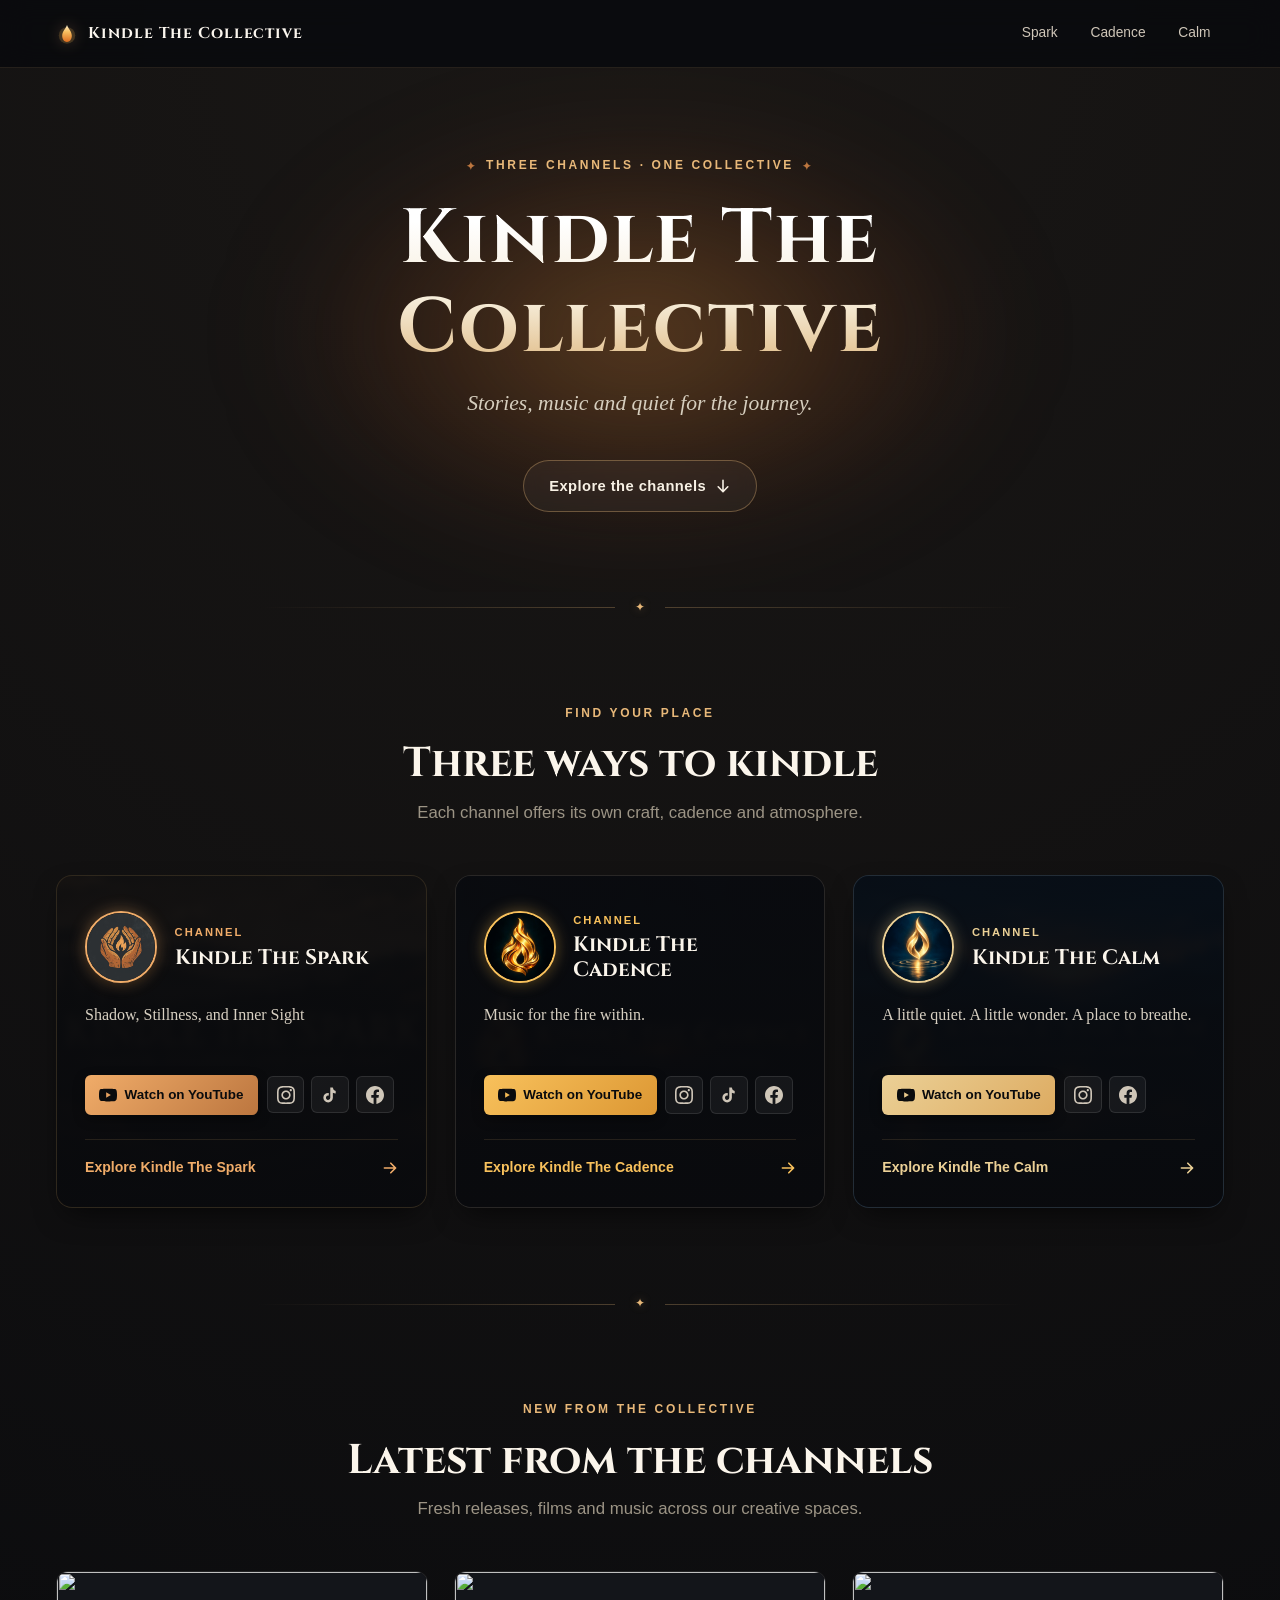
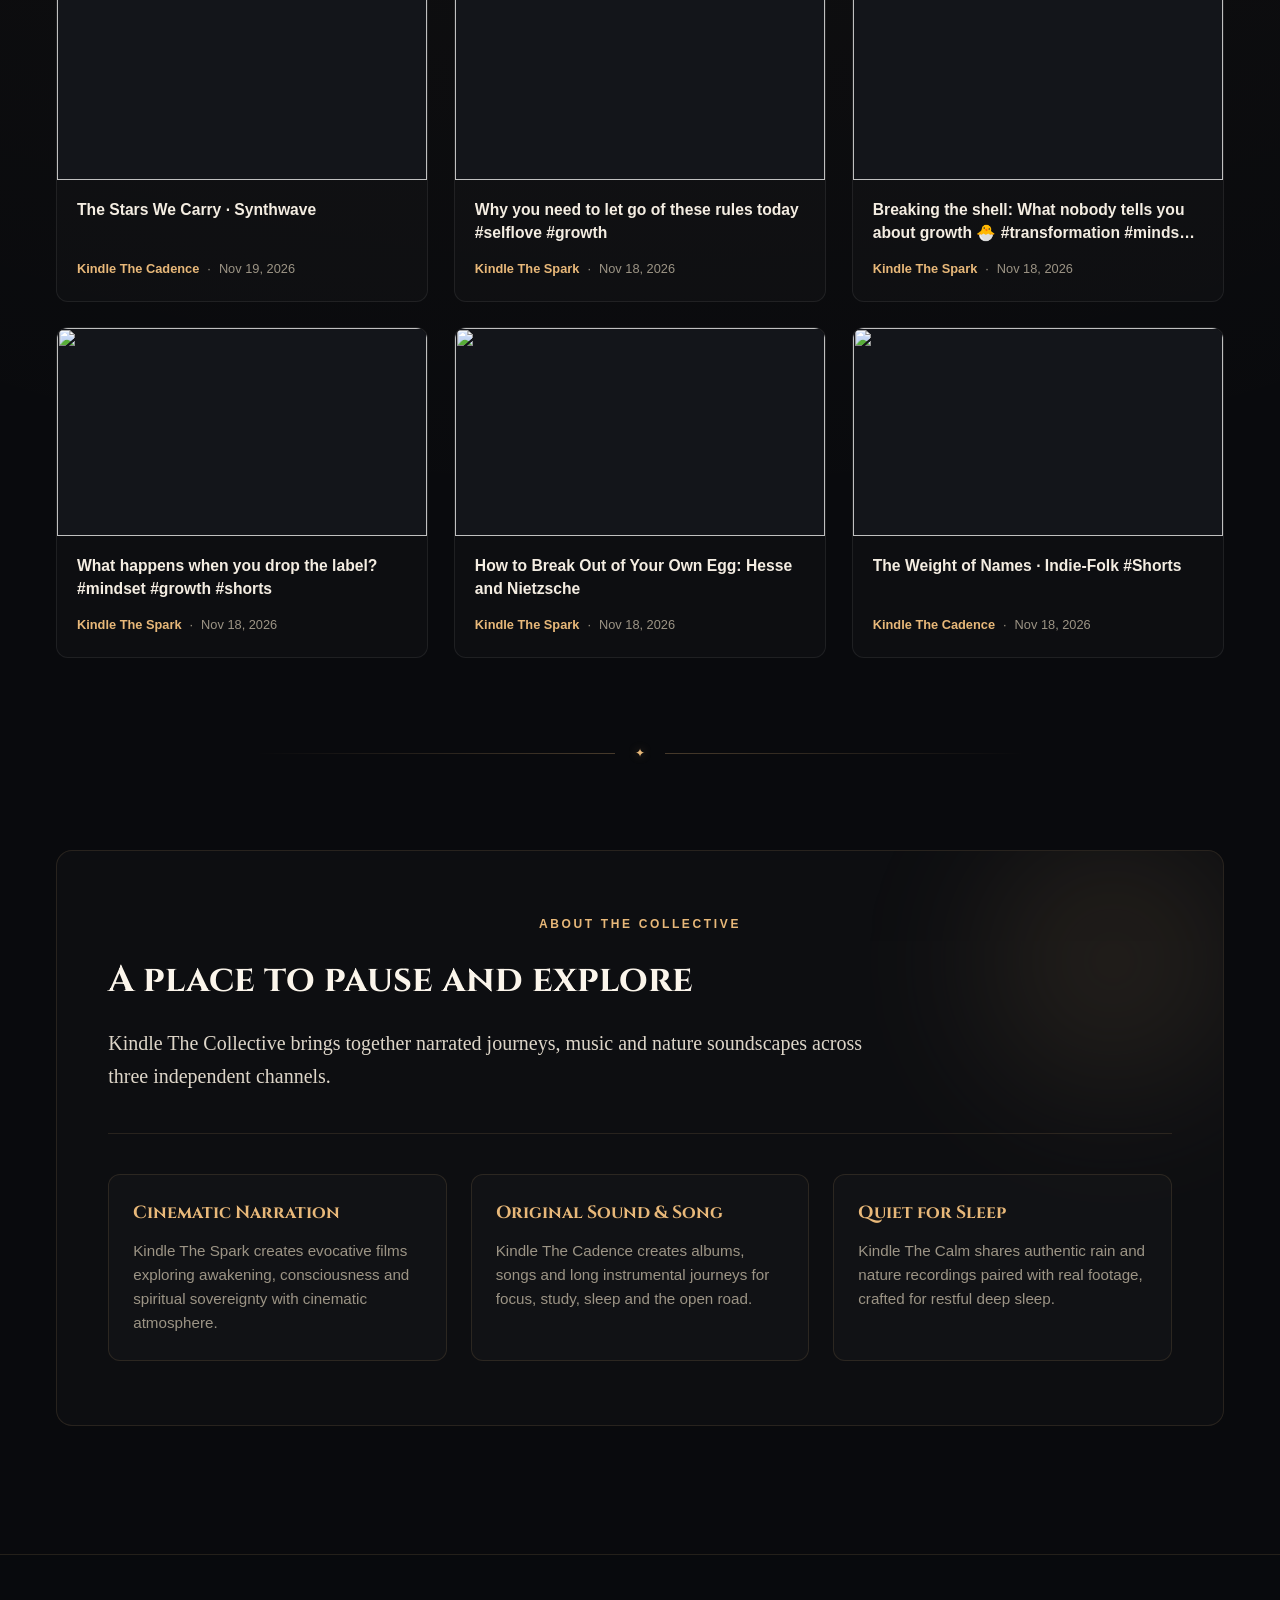
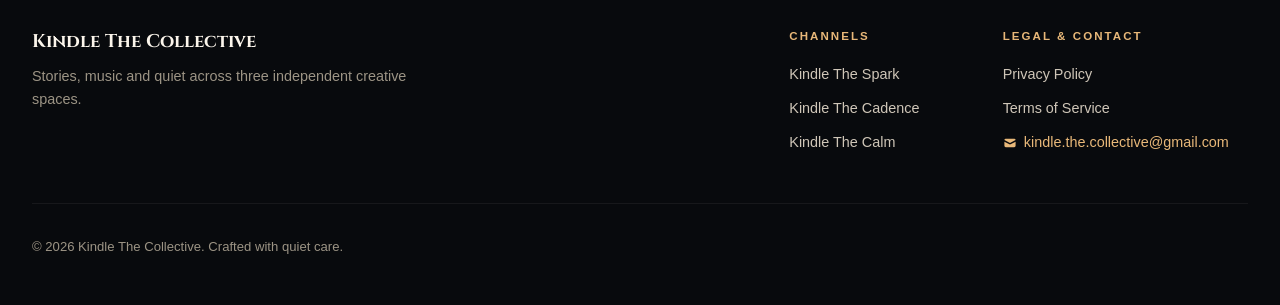
==== commit d22f03b9: "Add Facebook links for all three channels and Spark's TikTok" ====
--- a/index.html
+++ b/index.html
@@ -87,7 +87,9 @@
         </div>
         <p class="card-tagline">Shadow, Stillness, and Inner Sight</p>
         <div class="card-actions">
-          <div class="btn-group"><a class="btn-primary" href="https://www.youtube.com/@KindleTheSpark" target="_blank" rel="noopener noreferrer"><svg class="btn-icon" viewBox="0 0 24 24" width="18" height="18" fill="currentColor" aria-hidden="true" focusable="false"><path d="M23.498 6.186a3.016 3.016 0 0 0-2.122-2.136C19.505 3.5 12 3.5 12 3.5s-7.505 0-9.377.55a3.016 3.016 0 0 0-2.122 2.136C0 8.07 0 12 0 12s0 3.93.502 5.814a3.016 3.016 0 0 0 2.122 2.136c1.871.55 9.376.55 9.376.55s7.505 0 9.377-.55a3.015 3.015 0 0 0 2.122-2.136C24 15.93 24 12 24 12s0-3.93-.502-5.814zM9.545 15.568V8.432L15.818 12l-6.273 3.568z"/></svg><span>Watch on YouTube</span></a><div class="social-cluster"><a class="btn-social" href="https://www.instagram.com/kindlethesparkk/" target="_blank" rel="noopener noreferrer" aria-label="Instagram" title="Instagram"><svg class="btn-icon" viewBox="0 0 24 24" width="18" height="18" fill="currentColor" aria-hidden="true" focusable="false"><path d="M12 2.163c3.204 0 3.584.012 4.85.07 3.252.148 4.771 1.691 4.919 4.919.058 1.265.069 1.645.069 4.849 0 3.205-.012 3.584-.069 4.849-.149 3.225-1.664 4.771-4.919 4.919-1.266.058-1.644.07-4.85.07-3.204 0-3.584-.012-4.849-.07-3.26-.149-4.771-1.699-4.919-4.92-.058-1.265-.07-1.644-.07-4.849 0-3.204.013-3.583.07-4.849.149-3.227 1.664-4.771 4.919-4.919 1.266-.057 1.645-.069 4.849-.069zm0-2.163c-3.259 0-3.667.014-4.947.072-4.358.2-6.78 2.618-6.98 6.98-.059 1.281-.073 1.689-.073 4.948 0 3.259.014 3.668.072 4.948.2 4.358 2.618 6.78 6.98 6.98 1.281.058 1.689.072 4.948.072 3.259 0 3.668-.014 4.948-.072 4.354-.2 6.782-2.618 6.979-6.98.059-1.28.073-1.689.073-4.948 0-3.259-.014-3.667-.072-4.947-.196-4.354-2.617-6.78-6.979-6.98-1.281-.059-1.69-.073-4.949-.073zm0 5.838c-3.403 0-6.162 2.759-6.162 6.162s2.759 6.163 6.162 6.163 6.162-2.759 6.162-6.163c0-3.403-2.759-6.162-6.162-6.162zm0 10.162c-2.209 0-4-1.79-4-4 0-2.209 1.791-4 4-4s4 1.791 4 4c0 2.21-1.791 4-4 4zm6.406-11.845c-.796 0-1.441.645-1.441 1.44s.645 1.44 1.441 1.44c.795 0 1.439-.645 1.439-1.44s-.644-1.44-1.439-1.44z"/></svg><span class="sr-only">Instagram</span></a></div></div>
+          <div class="btn-group"><a class="btn-primary" href="https://www.youtube.com/@KindleTheSpark" target="_blank" rel="noopener noreferrer"><svg class="btn-icon" viewBox="0 0 24 24" width="18" height="18" fill="currentColor" aria-hidden="true" focusable="false"><path d="M23.498 6.186a3.016 3.016 0 0 0-2.122-2.136C19.505 3.5 12 3.5 12 3.5s-7.505 0-9.377.55a3.016 3.016 0 0 0-2.122 2.136C0 8.07 0 12 0 12s0 3.93.502 5.814a3.016 3.016 0 0 0 2.122 2.136c1.871.55 9.376.55 9.376.55s7.505 0 9.377-.55a3.015 3.015 0 0 0 2.122-2.136C24 15.93 24 12 24 12s0-3.93-.502-5.814zM9.545 15.568V8.432L15.818 12l-6.273 3.568z"/></svg><span>Watch on YouTube</span></a><div class="social-cluster"><a class="btn-social" href="https://www.instagram.com/kindlethesparkk/" target="_blank" rel="noopener noreferrer" aria-label="Instagram" title="Instagram"><svg class="btn-icon" viewBox="0 0 24 24" width="18" height="18" fill="currentColor" aria-hidden="true" focusable="false"><path d="M12 2.163c3.204 0 3.584.012 4.85.07 3.252.148 4.771 1.691 4.919 4.919.058 1.265.069 1.645.069 4.849 0 3.205-.012 3.584-.069 4.849-.149 3.225-1.664 4.771-4.919 4.919-1.266.058-1.644.07-4.85.07-3.204 0-3.584-.012-4.849-.07-3.26-.149-4.771-1.699-4.919-4.92-.058-1.265-.07-1.644-.07-4.849 0-3.204.013-3.583.07-4.849.149-3.227 1.664-4.771 4.919-4.919 1.266-.057 1.645-.069 4.849-.069zm0-2.163c-3.259 0-3.667.014-4.947.072-4.358.2-6.78 2.618-6.98 6.98-.059 1.281-.073 1.689-.073 4.948 0 3.259.014 3.668.072 4.948.2 4.358 2.618 6.78 6.98 6.98 1.281.058 1.689.072 4.948.072 3.259 0 3.668-.014 4.948-.072 4.354-.2 6.782-2.618 6.979-6.98.059-1.28.073-1.689.073-4.948 0-3.259-.014-3.667-.072-4.947-.196-4.354-2.617-6.78-6.979-6.98-1.281-.059-1.69-.073-4.949-.073zm0 5.838c-3.403 0-6.162 2.759-6.162 6.162s2.759 6.163 6.162 6.163 6.162-2.759 6.162-6.163c0-3.403-2.759-6.162-6.162-6.162zm0 10.162c-2.209 0-4-1.79-4-4 0-2.209 1.791-4 4-4s4 1.791 4 4c0 2.21-1.791 4-4 4zm6.406-11.845c-.796 0-1.441.645-1.441 1.44s.645 1.44 1.441 1.44c.795 0 1.439-.645 1.439-1.44s-.644-1.44-1.439-1.44z"/></svg><span class="sr-only">Instagram</span></a>
+<a class="btn-social" href="https://www.tiktok.com/@kindle.the.spark" target="_blank" rel="noopener noreferrer" aria-label="TikTok" title="TikTok"><svg class="btn-icon" viewBox="0 0 24 24" width="18" height="18" fill="currentColor" aria-hidden="true" focusable="false"><path d="M19.59 6.69a4.83 4.83 0 0 1-3.77-4.25V2h-3.45v13.67a2.89 2.89 0 0 1-5.2 1.74 2.89 2.89 0 0 1 2.31-4.64c.29 0 .58.04.86.12V9.32a6.34 6.34 0 0 0-.86-.06 6.34 6.34 0 0 0-6.34 6.34 6.34 6.34 0 0 0 6.34 6.34 6.34 6.34 0 0 0 6.34-6.34V9.08a8.28 8.28 0 0 0 3.77 1.06V6.69z"/></svg><span class="sr-only">TikTok</span></a>
+<a class="btn-social" href="https://www.facebook.com/profile.php?id=61596630482805" target="_blank" rel="noopener noreferrer" aria-label="Facebook" title="Facebook"><svg class="btn-icon" viewBox="0 0 24 24" width="18" height="18" fill="currentColor" aria-hidden="true" focusable="false"><path d="M24 12.073c0-6.627-5.373-12-12-12s-12 5.373-12 12c0 5.99 4.388 10.954 10.125 11.854v-8.385H7.078v-3.47h3.047V9.43c0-3.007 1.792-4.669 4.533-4.669 1.312 0 2.686.235 2.686.235v2.953H15.83c-1.491 0-1.956.925-1.956 1.874v2.25h3.328l-.532 3.47h-2.796v8.385C19.612 23.027 24 18.062 24 12.073z"/></svg><span class="sr-only">Facebook</span></a></div></div>
         </div>
         <div class="card-footer">
           <a class="explore-link" href="spark/index.html">
@@ -117,7 +119,8 @@
         <p class="card-tagline">Music for the fire within.</p>
         <div class="card-actions">
           <div class="btn-group"><a class="btn-primary" href="https://www.youtube.com/@KindleTheCadence" target="_blank" rel="noopener noreferrer"><svg class="btn-icon" viewBox="0 0 24 24" width="18" height="18" fill="currentColor" aria-hidden="true" focusable="false"><path d="M23.498 6.186a3.016 3.016 0 0 0-2.122-2.136C19.505 3.5 12 3.5 12 3.5s-7.505 0-9.377.55a3.016 3.016 0 0 0-2.122 2.136C0 8.07 0 12 0 12s0 3.93.502 5.814a3.016 3.016 0 0 0 2.122 2.136c1.871.55 9.376.55 9.376.55s7.505 0 9.377-.55a3.015 3.015 0 0 0 2.122-2.136C24 15.93 24 12 24 12s0-3.93-.502-5.814zM9.545 15.568V8.432L15.818 12l-6.273 3.568z"/></svg><span>Watch on YouTube</span></a><div class="social-cluster"><a class="btn-social" href="https://www.instagram.com/kindlethecadence/" target="_blank" rel="noopener noreferrer" aria-label="Instagram" title="Instagram"><svg class="btn-icon" viewBox="0 0 24 24" width="18" height="18" fill="currentColor" aria-hidden="true" focusable="false"><path d="M12 2.163c3.204 0 3.584.012 4.85.07 3.252.148 4.771 1.691 4.919 4.919.058 1.265.069 1.645.069 4.849 0 3.205-.012 3.584-.069 4.849-.149 3.225-1.664 4.771-4.919 4.919-1.266.058-1.644.07-4.85.07-3.204 0-3.584-.012-4.849-.07-3.26-.149-4.771-1.699-4.919-4.92-.058-1.265-.07-1.644-.07-4.849 0-3.204.013-3.583.07-4.849.149-3.227 1.664-4.771 4.919-4.919 1.266-.057 1.645-.069 4.849-.069zm0-2.163c-3.259 0-3.667.014-4.947.072-4.358.2-6.78 2.618-6.98 6.98-.059 1.281-.073 1.689-.073 4.948 0 3.259.014 3.668.072 4.948.2 4.358 2.618 6.78 6.98 6.98 1.281.058 1.689.072 4.948.072 3.259 0 3.668-.014 4.948-.072 4.354-.2 6.782-2.618 6.979-6.98.059-1.28.073-1.689.073-4.948 0-3.259-.014-3.667-.072-4.947-.196-4.354-2.617-6.78-6.979-6.98-1.281-.059-1.69-.073-4.949-.073zm0 5.838c-3.403 0-6.162 2.759-6.162 6.162s2.759 6.163 6.162 6.163 6.162-2.759 6.162-6.163c0-3.403-2.759-6.162-6.162-6.162zm0 10.162c-2.209 0-4-1.79-4-4 0-2.209 1.791-4 4-4s4 1.791 4 4c0 2.21-1.791 4-4 4zm6.406-11.845c-.796 0-1.441.645-1.441 1.44s.645 1.44 1.441 1.44c.795 0 1.439-.645 1.439-1.44s-.644-1.44-1.439-1.44z"/></svg><span class="sr-only">Instagram</span></a>
-<a class="btn-social" href="https://www.tiktok.com/@kindle.the.cadenc" target="_blank" rel="noopener noreferrer" aria-label="TikTok" title="TikTok"><svg class="btn-icon" viewBox="0 0 24 24" width="18" height="18" fill="currentColor" aria-hidden="true" focusable="false"><path d="M19.59 6.69a4.83 4.83 0 0 1-3.77-4.25V2h-3.45v13.67a2.89 2.89 0 0 1-5.2 1.74 2.89 2.89 0 0 1 2.31-4.64c.29 0 .58.04.86.12V9.32a6.34 6.34 0 0 0-.86-.06 6.34 6.34 0 0 0-6.34 6.34 6.34 6.34 0 0 0 6.34 6.34 6.34 6.34 0 0 0 6.34-6.34V9.08a8.28 8.28 0 0 0 3.77 1.06V6.69z"/></svg><span class="sr-only">TikTok</span></a></div></div>
+<a class="btn-social" href="https://www.tiktok.com/@kindle.the.cadence" target="_blank" rel="noopener noreferrer" aria-label="TikTok" title="TikTok"><svg class="btn-icon" viewBox="0 0 24 24" width="18" height="18" fill="currentColor" aria-hidden="true" focusable="false"><path d="M19.59 6.69a4.83 4.83 0 0 1-3.77-4.25V2h-3.45v13.67a2.89 2.89 0 0 1-5.2 1.74 2.89 2.89 0 0 1 2.31-4.64c.29 0 .58.04.86.12V9.32a6.34 6.34 0 0 0-.86-.06 6.34 6.34 0 0 0-6.34 6.34 6.34 6.34 0 0 0 6.34 6.34 6.34 6.34 0 0 0 6.34-6.34V9.08a8.28 8.28 0 0 0 3.77 1.06V6.69z"/></svg><span class="sr-only">TikTok</span></a>
+<a class="btn-social" href="https://www.facebook.com/kindle.the.cadence" target="_blank" rel="noopener noreferrer" aria-label="Facebook" title="Facebook"><svg class="btn-icon" viewBox="0 0 24 24" width="18" height="18" fill="currentColor" aria-hidden="true" focusable="false"><path d="M24 12.073c0-6.627-5.373-12-12-12s-12 5.373-12 12c0 5.99 4.388 10.954 10.125 11.854v-8.385H7.078v-3.47h3.047V9.43c0-3.007 1.792-4.669 4.533-4.669 1.312 0 2.686.235 2.686.235v2.953H15.83c-1.491 0-1.956.925-1.956 1.874v2.25h3.328l-.532 3.47h-2.796v8.385C19.612 23.027 24 18.062 24 12.073z"/></svg><span class="sr-only">Facebook</span></a></div></div>
         </div>
         <div class="card-footer">
           <a class="explore-link" href="cadence/index.html">
@@ -146,7 +149,8 @@
         </div>
         <p class="card-tagline">A little quiet. A little wonder. A place to breathe.</p>
         <div class="card-actions">
-          <div class="btn-group"><a class="btn-primary" href="https://www.youtube.com/@KindleTheKalm" target="_blank" rel="noopener noreferrer"><svg class="btn-icon" viewBox="0 0 24 24" width="18" height="18" fill="currentColor" aria-hidden="true" focusable="false"><path d="M23.498 6.186a3.016 3.016 0 0 0-2.122-2.136C19.505 3.5 12 3.5 12 3.5s-7.505 0-9.377.55a3.016 3.016 0 0 0-2.122 2.136C0 8.07 0 12 0 12s0 3.93.502 5.814a3.016 3.016 0 0 0 2.122 2.136c1.871.55 9.376.55 9.376.55s7.505 0 9.377-.55a3.015 3.015 0 0 0 2.122-2.136C24 15.93 24 12 24 12s0-3.93-.502-5.814zM9.545 15.568V8.432L15.818 12l-6.273 3.568z"/></svg><span>Watch on YouTube</span></a><div class="social-cluster"><a class="btn-social" href="https://www.instagram.com/kindlethecalm/" target="_blank" rel="noopener noreferrer" aria-label="Instagram" title="Instagram"><svg class="btn-icon" viewBox="0 0 24 24" width="18" height="18" fill="currentColor" aria-hidden="true" focusable="false"><path d="M12 2.163c3.204 0 3.584.012 4.85.07 3.252.148 4.771 1.691 4.919 4.919.058 1.265.069 1.645.069 4.849 0 3.205-.012 3.584-.069 4.849-.149 3.225-1.664 4.771-4.919 4.919-1.266.058-1.644.07-4.85.07-3.204 0-3.584-.012-4.849-.07-3.26-.149-4.771-1.699-4.919-4.92-.058-1.265-.07-1.644-.07-4.849 0-3.204.013-3.583.07-4.849.149-3.227 1.664-4.771 4.919-4.919 1.266-.057 1.645-.069 4.849-.069zm0-2.163c-3.259 0-3.667.014-4.947.072-4.358.2-6.78 2.618-6.98 6.98-.059 1.281-.073 1.689-.073 4.948 0 3.259.014 3.668.072 4.948.2 4.358 2.618 6.78 6.98 6.98 1.281.058 1.689.072 4.948.072 3.259 0 3.668-.014 4.948-.072 4.354-.2 6.782-2.618 6.979-6.98.059-1.28.073-1.689.073-4.948 0-3.259-.014-3.667-.072-4.947-.196-4.354-2.617-6.78-6.979-6.98-1.281-.059-1.69-.073-4.949-.073zm0 5.838c-3.403 0-6.162 2.759-6.162 6.162s2.759 6.163 6.162 6.163 6.162-2.759 6.162-6.163c0-3.403-2.759-6.162-6.162-6.162zm0 10.162c-2.209 0-4-1.79-4-4 0-2.209 1.791-4 4-4s4 1.791 4 4c0 2.21-1.791 4-4 4zm6.406-11.845c-.796 0-1.441.645-1.441 1.44s.645 1.44 1.441 1.44c.795 0 1.439-.645 1.439-1.44s-.644-1.44-1.439-1.44z"/></svg><span class="sr-only">Instagram</span></a></div></div>
+          <div class="btn-group"><a class="btn-primary" href="https://www.youtube.com/@KindleTheKalm" target="_blank" rel="noopener noreferrer"><svg class="btn-icon" viewBox="0 0 24 24" width="18" height="18" fill="currentColor" aria-hidden="true" focusable="false"><path d="M23.498 6.186a3.016 3.016 0 0 0-2.122-2.136C19.505 3.5 12 3.5 12 3.5s-7.505 0-9.377.55a3.016 3.016 0 0 0-2.122 2.136C0 8.07 0 12 0 12s0 3.93.502 5.814a3.016 3.016 0 0 0 2.122 2.136c1.871.55 9.376.55 9.376.55s7.505 0 9.377-.55a3.015 3.015 0 0 0 2.122-2.136C24 15.93 24 12 24 12s0-3.93-.502-5.814zM9.545 15.568V8.432L15.818 12l-6.273 3.568z"/></svg><span>Watch on YouTube</span></a><div class="social-cluster"><a class="btn-social" href="https://www.instagram.com/kindlethecalm/" target="_blank" rel="noopener noreferrer" aria-label="Instagram" title="Instagram"><svg class="btn-icon" viewBox="0 0 24 24" width="18" height="18" fill="currentColor" aria-hidden="true" focusable="false"><path d="M12 2.163c3.204 0 3.584.012 4.85.07 3.252.148 4.771 1.691 4.919 4.919.058 1.265.069 1.645.069 4.849 0 3.205-.012 3.584-.069 4.849-.149 3.225-1.664 4.771-4.919 4.919-1.266.058-1.644.07-4.85.07-3.204 0-3.584-.012-4.849-.07-3.26-.149-4.771-1.699-4.919-4.92-.058-1.265-.07-1.644-.07-4.849 0-3.204.013-3.583.07-4.849.149-3.227 1.664-4.771 4.919-4.919 1.266-.057 1.645-.069 4.849-.069zm0-2.163c-3.259 0-3.667.014-4.947.072-4.358.2-6.78 2.618-6.98 6.98-.059 1.281-.073 1.689-.073 4.948 0 3.259.014 3.668.072 4.948.2 4.358 2.618 6.78 6.98 6.98 1.281.058 1.689.072 4.948.072 3.259 0 3.668-.014 4.948-.072 4.354-.2 6.782-2.618 6.979-6.98.059-1.28.073-1.689.073-4.948 0-3.259-.014-3.667-.072-4.947-.196-4.354-2.617-6.78-6.979-6.98-1.281-.059-1.69-.073-4.949-.073zm0 5.838c-3.403 0-6.162 2.759-6.162 6.162s2.759 6.163 6.162 6.163 6.162-2.759 6.162-6.163c0-3.403-2.759-6.162-6.162-6.162zm0 10.162c-2.209 0-4-1.79-4-4 0-2.209 1.791-4 4-4s4 1.791 4 4c0 2.21-1.791 4-4 4zm6.406-11.845c-.796 0-1.441.645-1.441 1.44s.645 1.44 1.441 1.44c.795 0 1.439-.645 1.439-1.44s-.644-1.44-1.439-1.44z"/></svg><span class="sr-only">Instagram</span></a>
+<a class="btn-social" href="https://www.facebook.com/profile.php?id=61596810085286" target="_blank" rel="noopener noreferrer" aria-label="Facebook" title="Facebook"><svg class="btn-icon" viewBox="0 0 24 24" width="18" height="18" fill="currentColor" aria-hidden="true" focusable="false"><path d="M24 12.073c0-6.627-5.373-12-12-12s-12 5.373-12 12c0 5.99 4.388 10.954 10.125 11.854v-8.385H7.078v-3.47h3.047V9.43c0-3.007 1.792-4.669 4.533-4.669 1.312 0 2.686.235 2.686.235v2.953H15.83c-1.491 0-1.956.925-1.956 1.874v2.25h3.328l-.532 3.47h-2.796v8.385C19.612 23.027 24 18.062 24 12.073z"/></svg><span class="sr-only">Facebook</span></a></div></div>
         </div>
         <div class="card-footer">
           <a class="explore-link" href="calm/index.html">
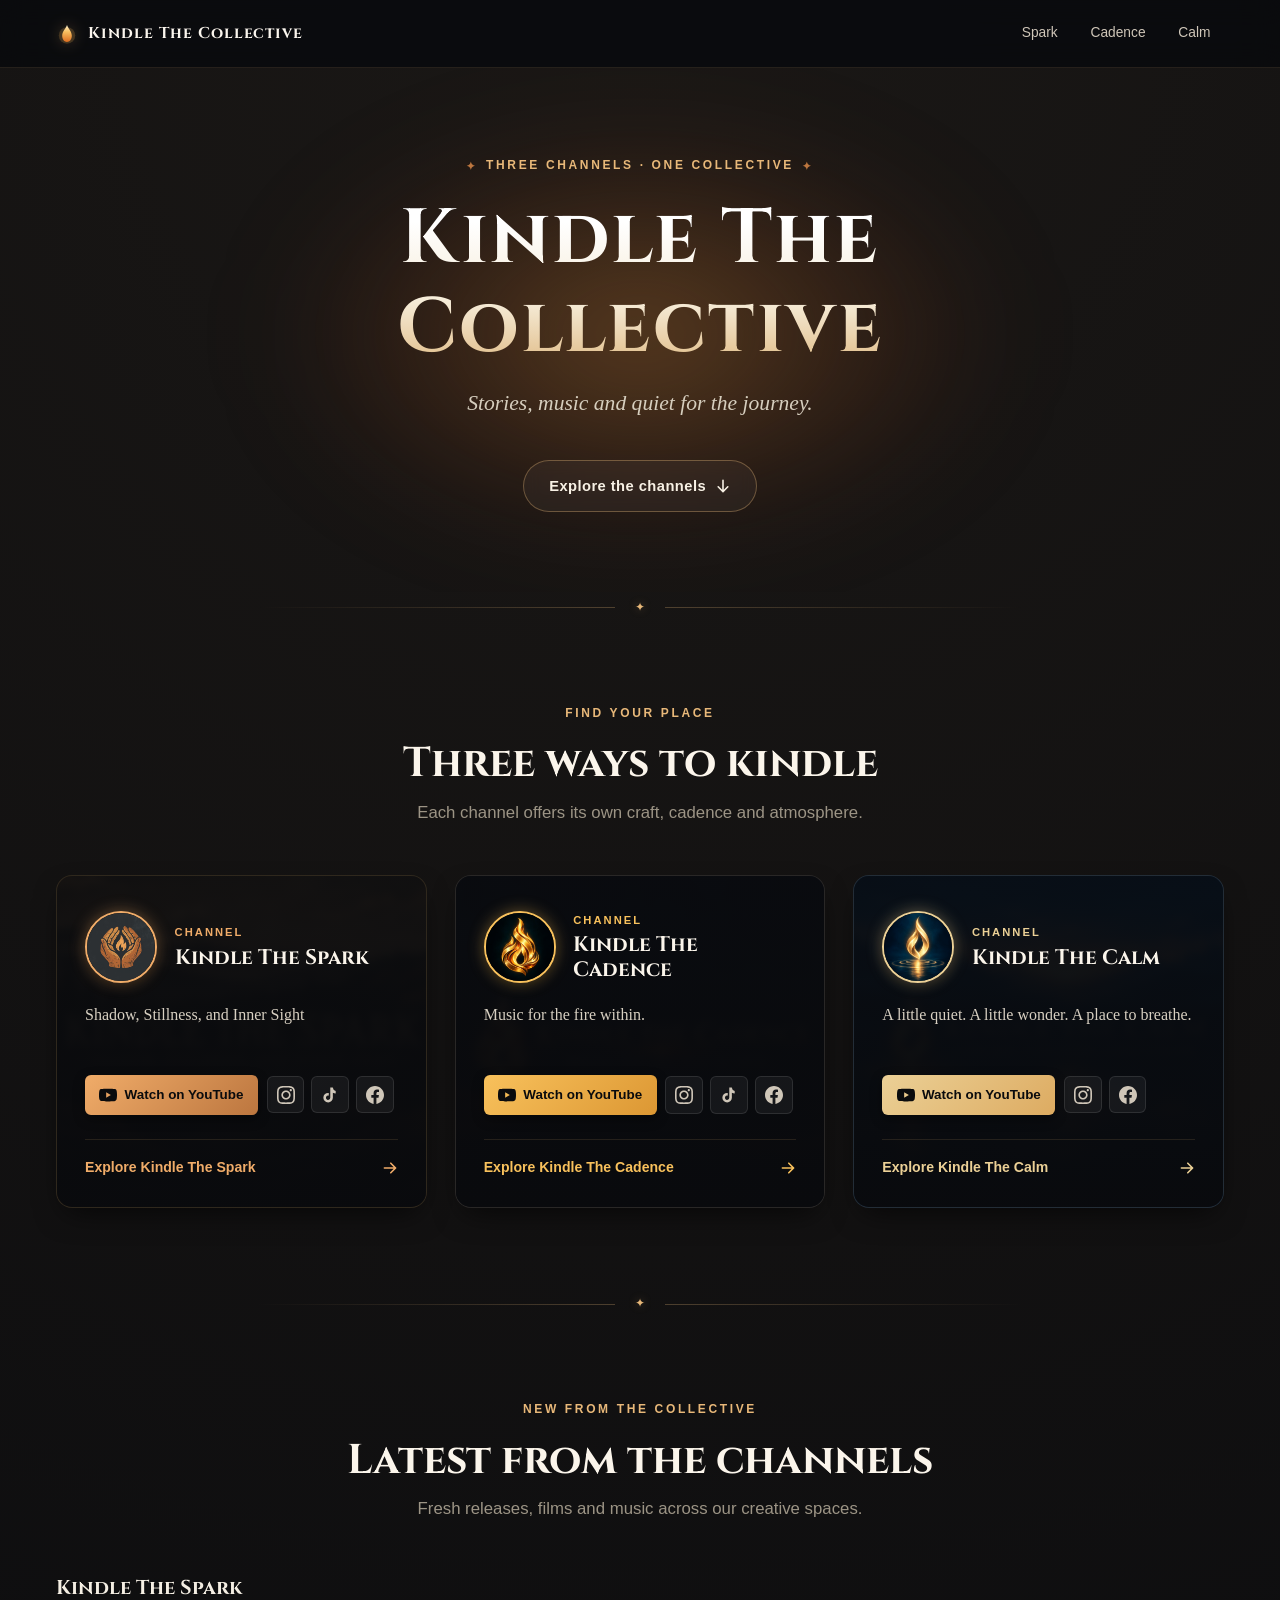
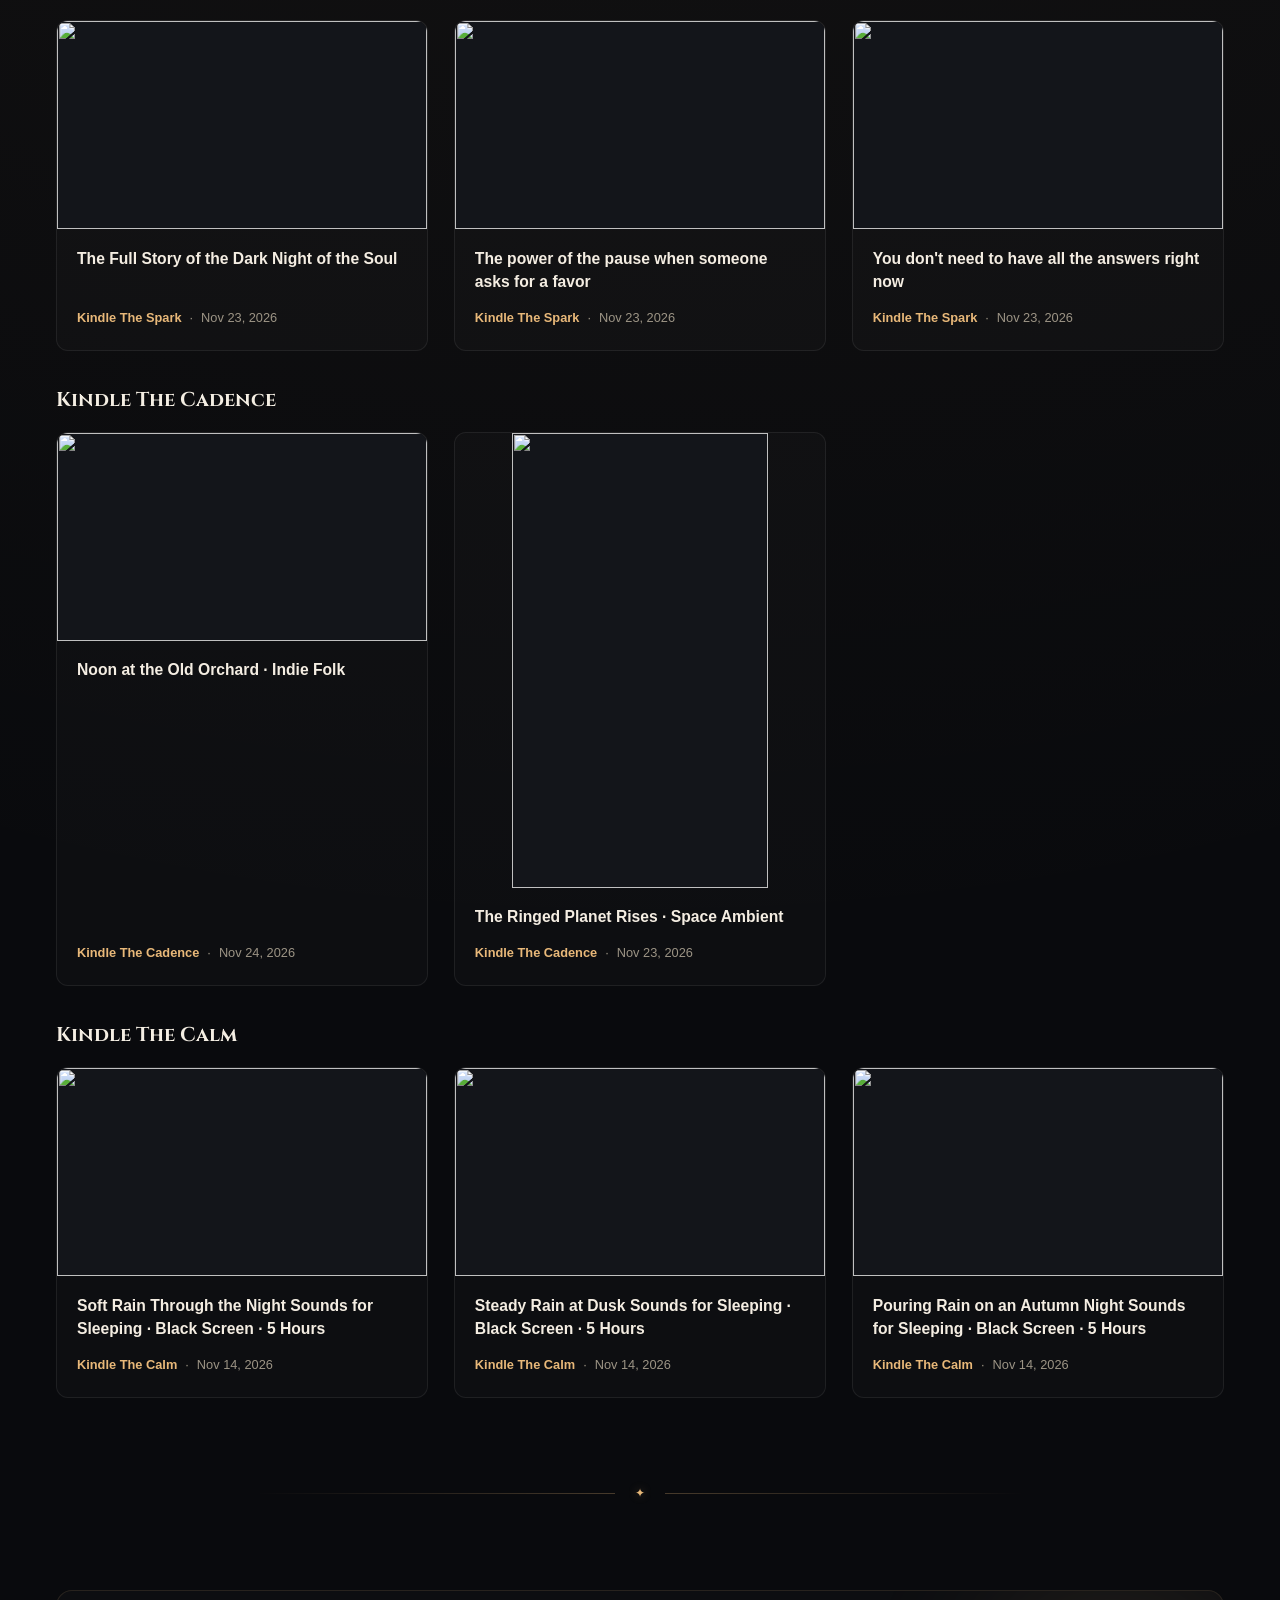
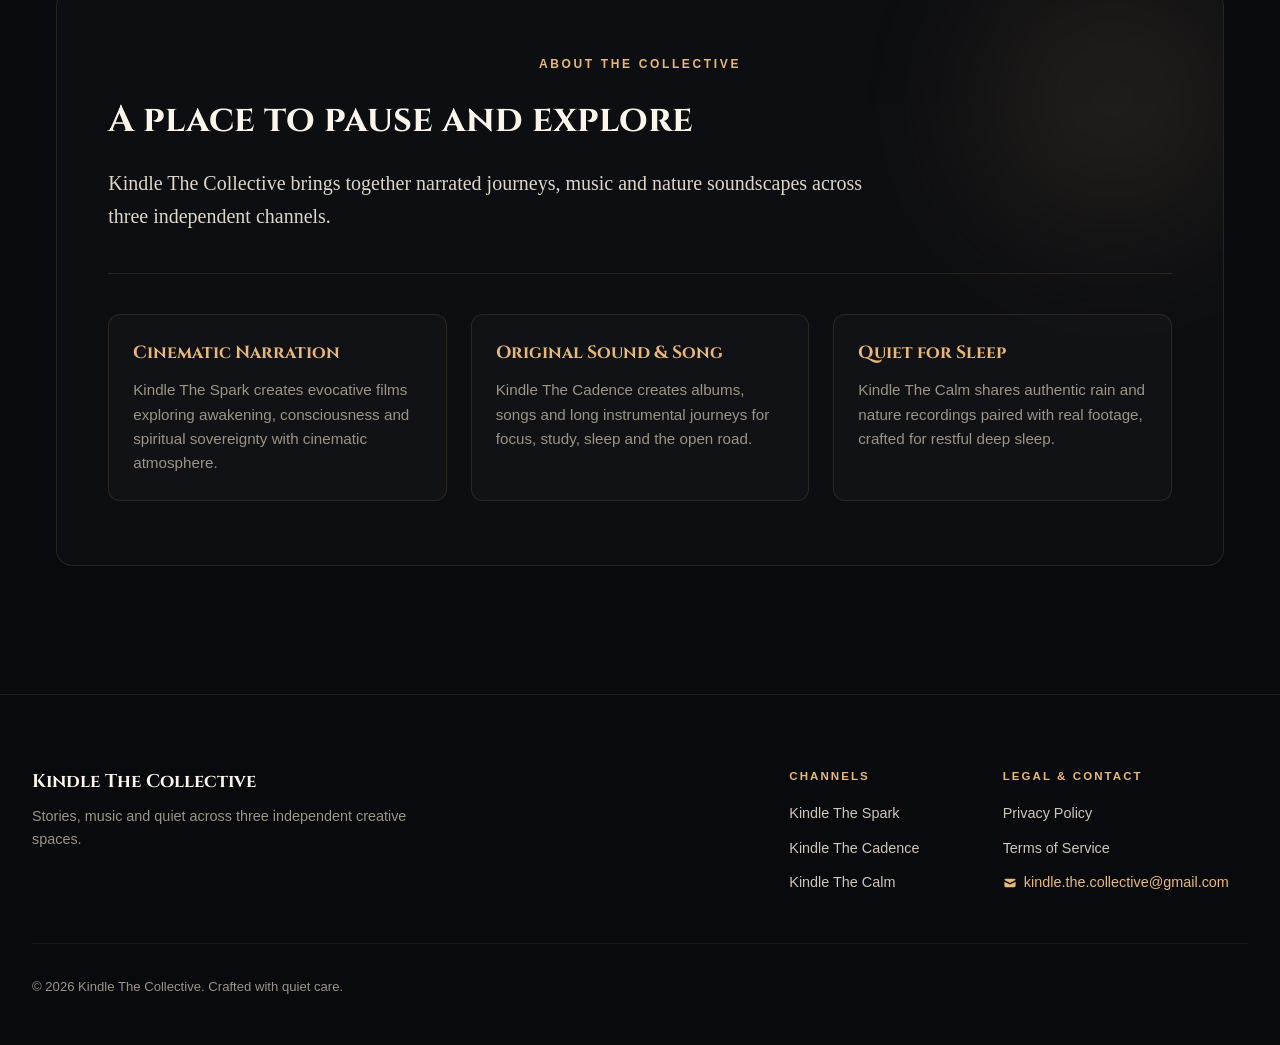
==== commit 72b07821: "Hub rebuild: one row per channel, clean titles, Pacific dates, sitemap and robots, Facebook username" ====
--- a/index.html
+++ b/index.html
@@ -13,12 +13,15 @@
 <meta property="og:type" content="website">
 <meta property="og:url" content="https://kindlethecollective.me/">
 <meta property="og:image" content="https://kindlethecollective.me/assets/spark/banner.jpg">
+<meta property="og:image:alt" content="Kindle The Collective">
 <meta property="og:site_name" content="Kindle The Collective">
+<meta property="og:locale" content="en_US">
 <meta name="twitter:card" content="summary_large_image">
 <meta name="twitter:title" content="Kindle The Collective">
 <meta name="twitter:description" content="Stories, music and quiet across three independent creative spaces: Kindle The Spark, Kindle The Cadence, and Kindle The Calm.">
 <meta name="twitter:image" content="https://kindlethecollective.me/assets/spark/banner.jpg">
 <link rel="stylesheet" href="style.css">
+<script type="application/ld+json">{"@context":"https://schema.org","@graph":[{"@type":"Organization","@id":"https://kindlethecollective.me/#organization","name":"Kindle The Collective","url":"https://kindlethecollective.me/","logo":"https://kindlethecollective.me/assets/spark/avatar.jpg"},{"@type":"WebSite","@id":"https://kindlethecollective.me/#website","url":"https://kindlethecollective.me/","name":"Kindle The Collective","publisher":{"@id":"https://kindlethecollective.me/#organization"}}]}</script>
 </head>
 <body class="hub ">
 <a class="skip-link" href="#main">Skip to main content</a>
@@ -89,7 +92,7 @@
         <div class="card-actions">
           <div class="btn-group"><a class="btn-primary" href="https://www.youtube.com/@KindleTheSpark" target="_blank" rel="noopener noreferrer"><svg class="btn-icon" viewBox="0 0 24 24" width="18" height="18" fill="currentColor" aria-hidden="true" focusable="false"><path d="M23.498 6.186a3.016 3.016 0 0 0-2.122-2.136C19.505 3.5 12 3.5 12 3.5s-7.505 0-9.377.55a3.016 3.016 0 0 0-2.122 2.136C0 8.07 0 12 0 12s0 3.93.502 5.814a3.016 3.016 0 0 0 2.122 2.136c1.871.55 9.376.55 9.376.55s7.505 0 9.377-.55a3.015 3.015 0 0 0 2.122-2.136C24 15.93 24 12 24 12s0-3.93-.502-5.814zM9.545 15.568V8.432L15.818 12l-6.273 3.568z"/></svg><span>Watch on YouTube</span></a><div class="social-cluster"><a class="btn-social" href="https://www.instagram.com/kindlethesparkk/" target="_blank" rel="noopener noreferrer" aria-label="Instagram" title="Instagram"><svg class="btn-icon" viewBox="0 0 24 24" width="18" height="18" fill="currentColor" aria-hidden="true" focusable="false"><path d="M12 2.163c3.204 0 3.584.012 4.85.07 3.252.148 4.771 1.691 4.919 4.919.058 1.265.069 1.645.069 4.849 0 3.205-.012 3.584-.069 4.849-.149 3.225-1.664 4.771-4.919 4.919-1.266.058-1.644.07-4.85.07-3.204 0-3.584-.012-4.849-.07-3.26-.149-4.771-1.699-4.919-4.92-.058-1.265-.07-1.644-.07-4.849 0-3.204.013-3.583.07-4.849.149-3.227 1.664-4.771 4.919-4.919 1.266-.057 1.645-.069 4.849-.069zm0-2.163c-3.259 0-3.667.014-4.947.072-4.358.2-6.78 2.618-6.98 6.98-.059 1.281-.073 1.689-.073 4.948 0 3.259.014 3.668.072 4.948.2 4.358 2.618 6.78 6.98 6.98 1.281.058 1.689.072 4.948.072 3.259 0 3.668-.014 4.948-.072 4.354-.2 6.782-2.618 6.979-6.98.059-1.28.073-1.689.073-4.948 0-3.259-.014-3.667-.072-4.947-.196-4.354-2.617-6.78-6.979-6.98-1.281-.059-1.69-.073-4.949-.073zm0 5.838c-3.403 0-6.162 2.759-6.162 6.162s2.759 6.163 6.162 6.163 6.162-2.759 6.162-6.163c0-3.403-2.759-6.162-6.162-6.162zm0 10.162c-2.209 0-4-1.79-4-4 0-2.209 1.791-4 4-4s4 1.791 4 4c0 2.21-1.791 4-4 4zm6.406-11.845c-.796 0-1.441.645-1.441 1.44s.645 1.44 1.441 1.44c.795 0 1.439-.645 1.439-1.44s-.644-1.44-1.439-1.44z"/></svg><span class="sr-only">Instagram</span></a>
 <a class="btn-social" href="https://www.tiktok.com/@kindle.the.spark" target="_blank" rel="noopener noreferrer" aria-label="TikTok" title="TikTok"><svg class="btn-icon" viewBox="0 0 24 24" width="18" height="18" fill="currentColor" aria-hidden="true" focusable="false"><path d="M19.59 6.69a4.83 4.83 0 0 1-3.77-4.25V2h-3.45v13.67a2.89 2.89 0 0 1-5.2 1.74 2.89 2.89 0 0 1 2.31-4.64c.29 0 .58.04.86.12V9.32a6.34 6.34 0 0 0-.86-.06 6.34 6.34 0 0 0-6.34 6.34 6.34 6.34 0 0 0 6.34 6.34 6.34 6.34 0 0 0 6.34-6.34V9.08a8.28 8.28 0 0 0 3.77 1.06V6.69z"/></svg><span class="sr-only">TikTok</span></a>
-<a class="btn-social" href="https://www.facebook.com/profile.php?id=61596630482805" target="_blank" rel="noopener noreferrer" aria-label="Facebook" title="Facebook"><svg class="btn-icon" viewBox="0 0 24 24" width="18" height="18" fill="currentColor" aria-hidden="true" focusable="false"><path d="M24 12.073c0-6.627-5.373-12-12-12s-12 5.373-12 12c0 5.99 4.388 10.954 10.125 11.854v-8.385H7.078v-3.47h3.047V9.43c0-3.007 1.792-4.669 4.533-4.669 1.312 0 2.686.235 2.686.235v2.953H15.83c-1.491 0-1.956.925-1.956 1.874v2.25h3.328l-.532 3.47h-2.796v8.385C19.612 23.027 24 18.062 24 12.073z"/></svg><span class="sr-only">Facebook</span></a></div></div>
+<a class="btn-social" href="https://www.facebook.com/kindle.the.spark" target="_blank" rel="noopener noreferrer" aria-label="Facebook" title="Facebook"><svg class="btn-icon" viewBox="0 0 24 24" width="18" height="18" fill="currentColor" aria-hidden="true" focusable="false"><path d="M24 12.073c0-6.627-5.373-12-12-12s-12 5.373-12 12c0 5.99 4.388 10.954 10.125 11.854v-8.385H7.078v-3.47h3.047V9.43c0-3.007 1.792-4.669 4.533-4.669 1.312 0 2.686.235 2.686.235v2.953H15.83c-1.491 0-1.956.925-1.956 1.874v2.25h3.328l-.532 3.47h-2.796v8.385C19.612 23.027 24 18.062 24 12.073z"/></svg><span class="sr-only">Facebook</span></a></div></div>
         </div>
         <div class="card-footer">
           <a class="explore-link" href="spark/index.html">
@@ -150,7 +153,7 @@
         <p class="card-tagline">A little quiet. A little wonder. A place to breathe.</p>
         <div class="card-actions">
           <div class="btn-group"><a class="btn-primary" href="https://www.youtube.com/@KindleTheKalm" target="_blank" rel="noopener noreferrer"><svg class="btn-icon" viewBox="0 0 24 24" width="18" height="18" fill="currentColor" aria-hidden="true" focusable="false"><path d="M23.498 6.186a3.016 3.016 0 0 0-2.122-2.136C19.505 3.5 12 3.5 12 3.5s-7.505 0-9.377.55a3.016 3.016 0 0 0-2.122 2.136C0 8.07 0 12 0 12s0 3.93.502 5.814a3.016 3.016 0 0 0 2.122 2.136c1.871.55 9.376.55 9.376.55s7.505 0 9.377-.55a3.015 3.015 0 0 0 2.122-2.136C24 15.93 24 12 24 12s0-3.93-.502-5.814zM9.545 15.568V8.432L15.818 12l-6.273 3.568z"/></svg><span>Watch on YouTube</span></a><div class="social-cluster"><a class="btn-social" href="https://www.instagram.com/kindlethecalm/" target="_blank" rel="noopener noreferrer" aria-label="Instagram" title="Instagram"><svg class="btn-icon" viewBox="0 0 24 24" width="18" height="18" fill="currentColor" aria-hidden="true" focusable="false"><path d="M12 2.163c3.204 0 3.584.012 4.85.07 3.252.148 4.771 1.691 4.919 4.919.058 1.265.069 1.645.069 4.849 0 3.205-.012 3.584-.069 4.849-.149 3.225-1.664 4.771-4.919 4.919-1.266.058-1.644.07-4.85.07-3.204 0-3.584-.012-4.849-.07-3.26-.149-4.771-1.699-4.919-4.92-.058-1.265-.07-1.644-.07-4.849 0-3.204.013-3.583.07-4.849.149-3.227 1.664-4.771 4.919-4.919 1.266-.057 1.645-.069 4.849-.069zm0-2.163c-3.259 0-3.667.014-4.947.072-4.358.2-6.78 2.618-6.98 6.98-.059 1.281-.073 1.689-.073 4.948 0 3.259.014 3.668.072 4.948.2 4.358 2.618 6.78 6.98 6.98 1.281.058 1.689.072 4.948.072 3.259 0 3.668-.014 4.948-.072 4.354-.2 6.782-2.618 6.979-6.98.059-1.28.073-1.689.073-4.948 0-3.259-.014-3.667-.072-4.947-.196-4.354-2.617-6.78-6.979-6.98-1.281-.059-1.69-.073-4.949-.073zm0 5.838c-3.403 0-6.162 2.759-6.162 6.162s2.759 6.163 6.162 6.163 6.162-2.759 6.162-6.163c0-3.403-2.759-6.162-6.162-6.162zm0 10.162c-2.209 0-4-1.79-4-4 0-2.209 1.791-4 4-4s4 1.791 4 4c0 2.21-1.791 4-4 4zm6.406-11.845c-.796 0-1.441.645-1.441 1.44s.645 1.44 1.441 1.44c.795 0 1.439-.645 1.439-1.44s-.644-1.44-1.439-1.44z"/></svg><span class="sr-only">Instagram</span></a>
-<a class="btn-social" href="https://www.facebook.com/profile.php?id=61596810085286" target="_blank" rel="noopener noreferrer" aria-label="Facebook" title="Facebook"><svg class="btn-icon" viewBox="0 0 24 24" width="18" height="18" fill="currentColor" aria-hidden="true" focusable="false"><path d="M24 12.073c0-6.627-5.373-12-12-12s-12 5.373-12 12c0 5.99 4.388 10.954 10.125 11.854v-8.385H7.078v-3.47h3.047V9.43c0-3.007 1.792-4.669 4.533-4.669 1.312 0 2.686.235 2.686.235v2.953H15.83c-1.491 0-1.956.925-1.956 1.874v2.25h3.328l-.532 3.47h-2.796v8.385C19.612 23.027 24 18.062 24 12.073z"/></svg><span class="sr-only">Facebook</span></a></div></div>
+<a class="btn-social" href="https://www.facebook.com/kindle.the.calm" target="_blank" rel="noopener noreferrer" aria-label="Facebook" title="Facebook"><svg class="btn-icon" viewBox="0 0 24 24" width="18" height="18" fill="currentColor" aria-hidden="true" focusable="false"><path d="M24 12.073c0-6.627-5.373-12-12-12s-12 5.373-12 12c0 5.99 4.388 10.954 10.125 11.854v-8.385H7.078v-3.47h3.047V9.43c0-3.007 1.792-4.669 4.533-4.669 1.312 0 2.686.235 2.686.235v2.953H15.83c-1.491 0-1.956.925-1.956 1.874v2.25h3.328l-.532 3.47h-2.796v8.385C19.612 23.027 24 18.062 24 12.073z"/></svg><span class="sr-only">Facebook</span></a></div></div>
         </div>
         <div class="card-footer">
           <a class="explore-link" href="calm/index.html">
@@ -173,128 +176,119 @@
         <p class="section-desc">Fresh releases, films and music across our creative spaces.</p>
       </div>
       
+        <div class="channel-latest-row">
+          <h3 class="channel-latest-heading">Kindle The Spark</h3>
+          
     <div class="video-grid">
       
         <article class="video-card">
-          <a class="video-link" href="https://www.youtube.com/watch?v=D5n5x06TnwE" target="_blank" rel="noopener noreferrer" aria-label="The Stars We Carry · Synthwave">
-            <div class="video-thumb-container">
-              <img class="video-thumb" src="https://i.ytimg.com/vi/D5n5x06TnwE/hqdefault.jpg" alt="" loading="lazy" width="480" height="360">
-              <div class="video-thumb-overlay" aria-hidden="true">
-                <span class="video-play-badge">
-                  <svg viewBox="0 0 24 24" width="20" height="20" fill="currentColor" aria-hidden="true"><path d="M8 5v14l11-7z"/></svg>
-                </span>
-              </div>
-            </div>
-            <div class="video-details">
-              <h3 class="video-title">The Stars We Carry · Synthwave</h3>
+          <a class="video-link" href="https://www.youtube.com/watch?v=C1BtkaUafVE" target="_blank" rel="noopener noreferrer" aria-label="The Full Story of the Dark Night of the Soul" title="The Full Story of the Dark Night of the Soul">
+            <div class="video-thumb-container">
+              <img class="video-thumb" src="https://i.ytimg.com/vi/C1BtkaUafVE/hqdefault.jpg" alt="" title="The Full Story of the Dark Night of the Soul" loading="lazy" width="480" height="360">
+              <div class="video-thumb-overlay" aria-hidden="true">
+                <span class="video-play-badge">
+                  <svg viewBox="0 0 24 24" width="20" height="20" fill="currentColor" aria-hidden="true"><path d="M8 5v14l11-7z"/></svg>
+                </span>
+              </div>
+            </div>
+            <div class="video-details">
+              <h3 class="video-title" title="The Full Story of the Dark Night of the Soul">The Full Story of the Dark Night of the Soul</h3>
+              <div class="video-meta">
+                <span class="video-channel-tag">Kindle The Spark</span><span class="meta-dot" aria-hidden="true">·</span>
+                <time datetime="2026-11-24T06:00:34+00:00">Nov 23, 2026</time>
+              </div>
+            </div>
+          </a>
+        </article>
+      
+
+        <article class="video-card">
+          <a class="video-link" href="https://www.youtube.com/watch?v=8FRsrb_MIfI" target="_blank" rel="noopener noreferrer" aria-label="The power of the pause when someone asks for a favor" title="The power of the pause when someone asks for a favor #communication #wisdom #selflove">
+            <div class="video-thumb-container">
+              <img class="video-thumb" src="https://i.ytimg.com/vi/8FRsrb_MIfI/hqdefault.jpg" alt="" title="The power of the pause when someone asks for a favor #communication #wisdom #selflove" loading="lazy" width="480" height="360">
+              <div class="video-thumb-overlay" aria-hidden="true">
+                <span class="video-play-badge">
+                  <svg viewBox="0 0 24 24" width="20" height="20" fill="currentColor" aria-hidden="true"><path d="M8 5v14l11-7z"/></svg>
+                </span>
+              </div>
+            </div>
+            <div class="video-details">
+              <h3 class="video-title" title="The power of the pause when someone asks for a favor #communication #wisdom #selflove">The power of the pause when someone asks for a favor</h3>
+              <div class="video-meta">
+                <span class="video-channel-tag">Kindle The Spark</span><span class="meta-dot" aria-hidden="true">·</span>
+                <time datetime="2026-11-23T18:00:17+00:00">Nov 23, 2026</time>
+              </div>
+            </div>
+          </a>
+        </article>
+      
+
+        <article class="video-card">
+          <a class="video-link" href="https://www.youtube.com/watch?v=rd2C1PySG7Q" target="_blank" rel="noopener noreferrer" aria-label="You don&#39;t need to have all the answers right now" title="You don&#39;t need to have all the answers right now #mentalhealth #growth #peace">
+            <div class="video-thumb-container">
+              <img class="video-thumb" src="https://i.ytimg.com/vi/rd2C1PySG7Q/hqdefault.jpg" alt="" title="You don&#39;t need to have all the answers right now #mentalhealth #growth #peace" loading="lazy" width="480" height="360">
+              <div class="video-thumb-overlay" aria-hidden="true">
+                <span class="video-play-badge">
+                  <svg viewBox="0 0 24 24" width="20" height="20" fill="currentColor" aria-hidden="true"><path d="M8 5v14l11-7z"/></svg>
+                </span>
+              </div>
+            </div>
+            <div class="video-details">
+              <h3 class="video-title" title="You don&#39;t need to have all the answers right now #mentalhealth #growth #peace">You don&#39;t need to have all the answers right now</h3>
+              <div class="video-meta">
+                <span class="video-channel-tag">Kindle The Spark</span><span class="meta-dot" aria-hidden="true">·</span>
+                <time datetime="2026-11-23T18:00:14+00:00">Nov 23, 2026</time>
+              </div>
+            </div>
+          </a>
+        </article>
+      
+    </div>
+  
+        </div>
+      
+
+        <div class="channel-latest-row">
+          <h3 class="channel-latest-heading">Kindle The Cadence</h3>
+          
+    <div class="video-grid">
+      
+        <article class="video-card">
+          <a class="video-link" href="https://www.youtube.com/watch?v=If-9CE4vt7M" target="_blank" rel="noopener noreferrer" aria-label="Noon at the Old Orchard · Indie Folk" title="Noon at the Old Orchard · Indie Folk">
+            <div class="video-thumb-container">
+              <img class="video-thumb" src="https://i.ytimg.com/vi/If-9CE4vt7M/hqdefault.jpg" alt="" title="Noon at the Old Orchard · Indie Folk" loading="lazy" width="480" height="360">
+              <div class="video-thumb-overlay" aria-hidden="true">
+                <span class="video-play-badge">
+                  <svg viewBox="0 0 24 24" width="20" height="20" fill="currentColor" aria-hidden="true"><path d="M8 5v14l11-7z"/></svg>
+                </span>
+              </div>
+            </div>
+            <div class="video-details">
+              <h3 class="video-title" title="Noon at the Old Orchard · Indie Folk">Noon at the Old Orchard · Indie Folk</h3>
               <div class="video-meta">
                 <span class="video-channel-tag">Kindle The Cadence</span><span class="meta-dot" aria-hidden="true">·</span>
-                <time datetime="2026-11-19T02:00:14+00:00">Nov 19, 2026</time>
-              </div>
-            </div>
-          </a>
-        </article>
-      
-
-        <article class="video-card">
-          <a class="video-link" href="https://www.youtube.com/watch?v=3oK8jVNZo94" target="_blank" rel="noopener noreferrer" aria-label="Why you need to let go of these rules today #selflove #growth">
-            <div class="video-thumb-container">
-              <img class="video-thumb" src="https://i.ytimg.com/vi/3oK8jVNZo94/hqdefault.jpg" alt="" loading="lazy" width="480" height="360">
-              <div class="video-thumb-overlay" aria-hidden="true">
-                <span class="video-play-badge">
-                  <svg viewBox="0 0 24 24" width="20" height="20" fill="currentColor" aria-hidden="true"><path d="M8 5v14l11-7z"/></svg>
-                </span>
-              </div>
-            </div>
-            <div class="video-details">
-              <h3 class="video-title">Why you need to let go of these rules today #selflove #growth</h3>
-              <div class="video-meta">
-                <span class="video-channel-tag">Kindle The Spark</span><span class="meta-dot" aria-hidden="true">·</span>
-                <time datetime="2026-11-18T10:00:27+00:00">Nov 18, 2026</time>
-              </div>
-            </div>
-          </a>
-        </article>
-      
-
-        <article class="video-card">
-          <a class="video-link" href="https://www.youtube.com/watch?v=LwaDq96hTXw" target="_blank" rel="noopener noreferrer" aria-label="Breaking the shell: What nobody tells you about growth 🐣 #transformation #mindset #shorts">
-            <div class="video-thumb-container">
-              <img class="video-thumb" src="https://i.ytimg.com/vi/LwaDq96hTXw/hqdefault.jpg" alt="" loading="lazy" width="480" height="360">
-              <div class="video-thumb-overlay" aria-hidden="true">
-                <span class="video-play-badge">
-                  <svg viewBox="0 0 24 24" width="20" height="20" fill="currentColor" aria-hidden="true"><path d="M8 5v14l11-7z"/></svg>
-                </span>
-              </div>
-            </div>
-            <div class="video-details">
-              <h3 class="video-title">Breaking the shell: What nobody tells you about growth 🐣 #transformation #mindset #shorts</h3>
-              <div class="video-meta">
-                <span class="video-channel-tag">Kindle The Spark</span><span class="meta-dot" aria-hidden="true">·</span>
-                <time datetime="2026-11-18T10:00:10+00:00">Nov 18, 2026</time>
-              </div>
-            </div>
-          </a>
-        </article>
-      
-
-        <article class="video-card">
-          <a class="video-link" href="https://www.youtube.com/watch?v=uIOp8-uVLTc" target="_blank" rel="noopener noreferrer" aria-label="What happens when you drop the label? #mindset #growth #shorts">
-            <div class="video-thumb-container">
-              <img class="video-thumb" src="https://i.ytimg.com/vi/uIOp8-uVLTc/hqdefault.jpg" alt="" loading="lazy" width="480" height="360">
-              <div class="video-thumb-overlay" aria-hidden="true">
-                <span class="video-play-badge">
-                  <svg viewBox="0 0 24 24" width="20" height="20" fill="currentColor" aria-hidden="true"><path d="M8 5v14l11-7z"/></svg>
-                </span>
-              </div>
-            </div>
-            <div class="video-details">
-              <h3 class="video-title">What happens when you drop the label? #mindset #growth #shorts</h3>
-              <div class="video-meta">
-                <span class="video-channel-tag">Kindle The Spark</span><span class="meta-dot" aria-hidden="true">·</span>
-                <time datetime="2026-11-18T10:00:05+00:00">Nov 18, 2026</time>
-              </div>
-            </div>
-          </a>
-        </article>
-      
-
-        <article class="video-card">
-          <a class="video-link" href="https://www.youtube.com/watch?v=b7PbNz92I-k" target="_blank" rel="noopener noreferrer" aria-label="How to Break Out of Your Own Egg: Hesse and Nietzsche">
-            <div class="video-thumb-container">
-              <img class="video-thumb" src="https://i.ytimg.com/vi/b7PbNz92I-k/hqdefault.jpg" alt="" loading="lazy" width="480" height="360">
-              <div class="video-thumb-overlay" aria-hidden="true">
-                <span class="video-play-badge">
-                  <svg viewBox="0 0 24 24" width="20" height="20" fill="currentColor" aria-hidden="true"><path d="M8 5v14l11-7z"/></svg>
-                </span>
-              </div>
-            </div>
-            <div class="video-details">
-              <h3 class="video-title">How to Break Out of Your Own Egg: Hesse and Nietzsche</h3>
-              <div class="video-meta">
-                <span class="video-channel-tag">Kindle The Spark</span><span class="meta-dot" aria-hidden="true">·</span>
-                <time datetime="2026-11-18T09:41:50+00:00">Nov 18, 2026</time>
-              </div>
-            </div>
-          </a>
-        </article>
-      
-
-        <article class="video-card">
-          <a class="video-link" href="https://www.youtube.com/watch?v=1hdMqFAphvU" target="_blank" rel="noopener noreferrer" aria-label="The Weight of Names · Indie-Folk #Shorts">
-            <div class="video-thumb-container">
-              <img class="video-thumb" src="https://i.ytimg.com/vi/1hdMqFAphvU/hqdefault.jpg" alt="" loading="lazy" width="480" height="360">
-              <div class="video-thumb-overlay" aria-hidden="true">
-                <span class="video-play-badge">
-                  <svg viewBox="0 0 24 24" width="20" height="20" fill="currentColor" aria-hidden="true"><path d="M8 5v14l11-7z"/></svg>
-                </span>
-              </div>
-            </div>
-            <div class="video-details">
-              <h3 class="video-title">The Weight of Names · Indie-Folk #Shorts</h3>
+                <time datetime="2026-11-24T08:00:30+00:00">Nov 24, 2026</time>
+              </div>
+            </div>
+          </a>
+        </article>
+      
+
+        <article class="video-card video-card-short">
+          <a class="video-link" href="https://www.youtube.com/watch?v=YmZCNNqsMQY" target="_blank" rel="noopener noreferrer" aria-label="The Ringed Planet Rises · Space Ambient" title="The Ringed Planet Rises · Space Ambient #Shorts">
+            <div class="video-thumb-container short">
+              <img class="video-thumb short" src="https://i.ytimg.com/vi/YmZCNNqsMQY/hqdefault.jpg" alt="" title="The Ringed Planet Rises · Space Ambient #Shorts" loading="lazy" width="270" height="480">
+              <div class="video-thumb-overlay" aria-hidden="true">
+                <span class="video-play-badge">
+                  <svg viewBox="0 0 24 24" width="20" height="20" fill="currentColor" aria-hidden="true"><path d="M8 5v14l11-7z"/></svg>
+                </span>
+              </div>
+            </div>
+            <div class="video-details">
+              <h3 class="video-title" title="The Ringed Planet Rises · Space Ambient #Shorts">The Ringed Planet Rises · Space Ambient</h3>
               <div class="video-meta">
                 <span class="video-channel-tag">Kindle The Cadence</span><span class="meta-dot" aria-hidden="true">·</span>
-                <time datetime="2026-11-18T04:00:19+00:00">Nov 18, 2026</time>
+                <time datetime="2026-11-24T04:00:34+00:00">Nov 23, 2026</time>
               </div>
             </div>
           </a>
@@ -302,6 +296,80 @@
       
     </div>
   
+        </div>
+      
+
+        <div class="channel-latest-row">
+          <h3 class="channel-latest-heading">Kindle The Calm</h3>
+          
+    <div class="video-grid">
+      
+        <article class="video-card">
+          <a class="video-link" href="https://www.youtube.com/watch?v=qIWyIkUm3rU" target="_blank" rel="noopener noreferrer" aria-label="Soft Rain Through the Night Sounds for Sleeping · Black Screen · 5 Hours" title="Soft Rain Through the Night Sounds for Sleeping · Black Screen · 5 Hours">
+            <div class="video-thumb-container">
+              <img class="video-thumb" src="https://i.ytimg.com/vi/qIWyIkUm3rU/hqdefault.jpg" alt="" title="Soft Rain Through the Night Sounds for Sleeping · Black Screen · 5 Hours" loading="lazy" width="480" height="360">
+              <div class="video-thumb-overlay" aria-hidden="true">
+                <span class="video-play-badge">
+                  <svg viewBox="0 0 24 24" width="20" height="20" fill="currentColor" aria-hidden="true"><path d="M8 5v14l11-7z"/></svg>
+                </span>
+              </div>
+            </div>
+            <div class="video-details">
+              <h3 class="video-title" title="Soft Rain Through the Night Sounds for Sleeping · Black Screen · 5 Hours">Soft Rain Through the Night Sounds for Sleeping · Black Screen · 5 Hours</h3>
+              <div class="video-meta">
+                <span class="video-channel-tag">Kindle The Calm</span><span class="meta-dot" aria-hidden="true">·</span>
+                <time datetime="2026-11-15T06:20:16+00:00">Nov 14, 2026</time>
+              </div>
+            </div>
+          </a>
+        </article>
+      
+
+        <article class="video-card">
+          <a class="video-link" href="https://www.youtube.com/watch?v=5pBDqCKEf-Q" target="_blank" rel="noopener noreferrer" aria-label="Steady Rain at Dusk Sounds for Sleeping · Black Screen · 5 Hours" title="Steady Rain at Dusk Sounds for Sleeping · Black Screen · 5 Hours">
+            <div class="video-thumb-container">
+              <img class="video-thumb" src="https://i.ytimg.com/vi/5pBDqCKEf-Q/hqdefault.jpg" alt="" title="Steady Rain at Dusk Sounds for Sleeping · Black Screen · 5 Hours" loading="lazy" width="480" height="360">
+              <div class="video-thumb-overlay" aria-hidden="true">
+                <span class="video-play-badge">
+                  <svg viewBox="0 0 24 24" width="20" height="20" fill="currentColor" aria-hidden="true"><path d="M8 5v14l11-7z"/></svg>
+                </span>
+              </div>
+            </div>
+            <div class="video-details">
+              <h3 class="video-title" title="Steady Rain at Dusk Sounds for Sleeping · Black Screen · 5 Hours">Steady Rain at Dusk Sounds for Sleeping · Black Screen · 5 Hours</h3>
+              <div class="video-meta">
+                <span class="video-channel-tag">Kindle The Calm</span><span class="meta-dot" aria-hidden="true">·</span>
+                <time datetime="2026-11-15T06:20:10+00:00">Nov 14, 2026</time>
+              </div>
+            </div>
+          </a>
+        </article>
+      
+
+        <article class="video-card">
+          <a class="video-link" href="https://www.youtube.com/watch?v=bA7gXJJ9qG8" target="_blank" rel="noopener noreferrer" aria-label="Pouring Rain on an Autumn Night Sounds for Sleeping · Black Screen · 5 Hours" title="Pouring Rain on an Autumn Night Sounds for Sleeping · Black Screen · 5 Hours">
+            <div class="video-thumb-container">
+              <img class="video-thumb" src="https://i.ytimg.com/vi/bA7gXJJ9qG8/hqdefault.jpg" alt="" title="Pouring Rain on an Autumn Night Sounds for Sleeping · Black Screen · 5 Hours" loading="lazy" width="480" height="360">
+              <div class="video-thumb-overlay" aria-hidden="true">
+                <span class="video-play-badge">
+                  <svg viewBox="0 0 24 24" width="20" height="20" fill="currentColor" aria-hidden="true"><path d="M8 5v14l11-7z"/></svg>
+                </span>
+              </div>
+            </div>
+            <div class="video-details">
+              <h3 class="video-title" title="Pouring Rain on an Autumn Night Sounds for Sleeping · Black Screen · 5 Hours">Pouring Rain on an Autumn Night Sounds for Sleeping · Black Screen · 5 Hours</h3>
+              <div class="video-meta">
+                <span class="video-channel-tag">Kindle The Calm</span><span class="meta-dot" aria-hidden="true">·</span>
+                <time datetime="2026-11-15T06:20:07+00:00">Nov 14, 2026</time>
+              </div>
+            </div>
+          </a>
+        </article>
+      
+    </div>
+  
+        </div>
+      
     </section>
 
     <div class="section-divider" aria-hidden="true"><span class="divider-ember">✦</span></div>
--- a/style.css
+++ b/style.css
@@ -1018,6 +1018,12 @@
   background: #13151a;
 }
 
+.video-thumb-container.short {
+   aspect-ratio: 9 / 16;
+   max-width: 16rem;
+   margin-inline: auto;
+ }
+
 .video-thumb {
   width: 100%;
   height: 100%;
@@ -1026,9 +1032,28 @@
   transition: transform 0.5s ease, filter 0.5s ease;
 }
 
+.video-thumb.short {
+  object-fit: contain;
+}
+
 .video-card:hover .video-thumb {
   transform: scale(1.04);
   filter: brightness(1.06);
+}
+
+.video-card:hover .video-thumb.short {
+  transform: none;
+}
+
+.channel-latest-row {
+  margin-top: 2rem;
+}
+
+.channel-latest-heading {
+  margin: 0 0 1rem;
+  color: var(--text);
+  font-family: var(--font-cinzel);
+  font-size: 1.25rem;
 }
 
 .video-thumb-overlay {
